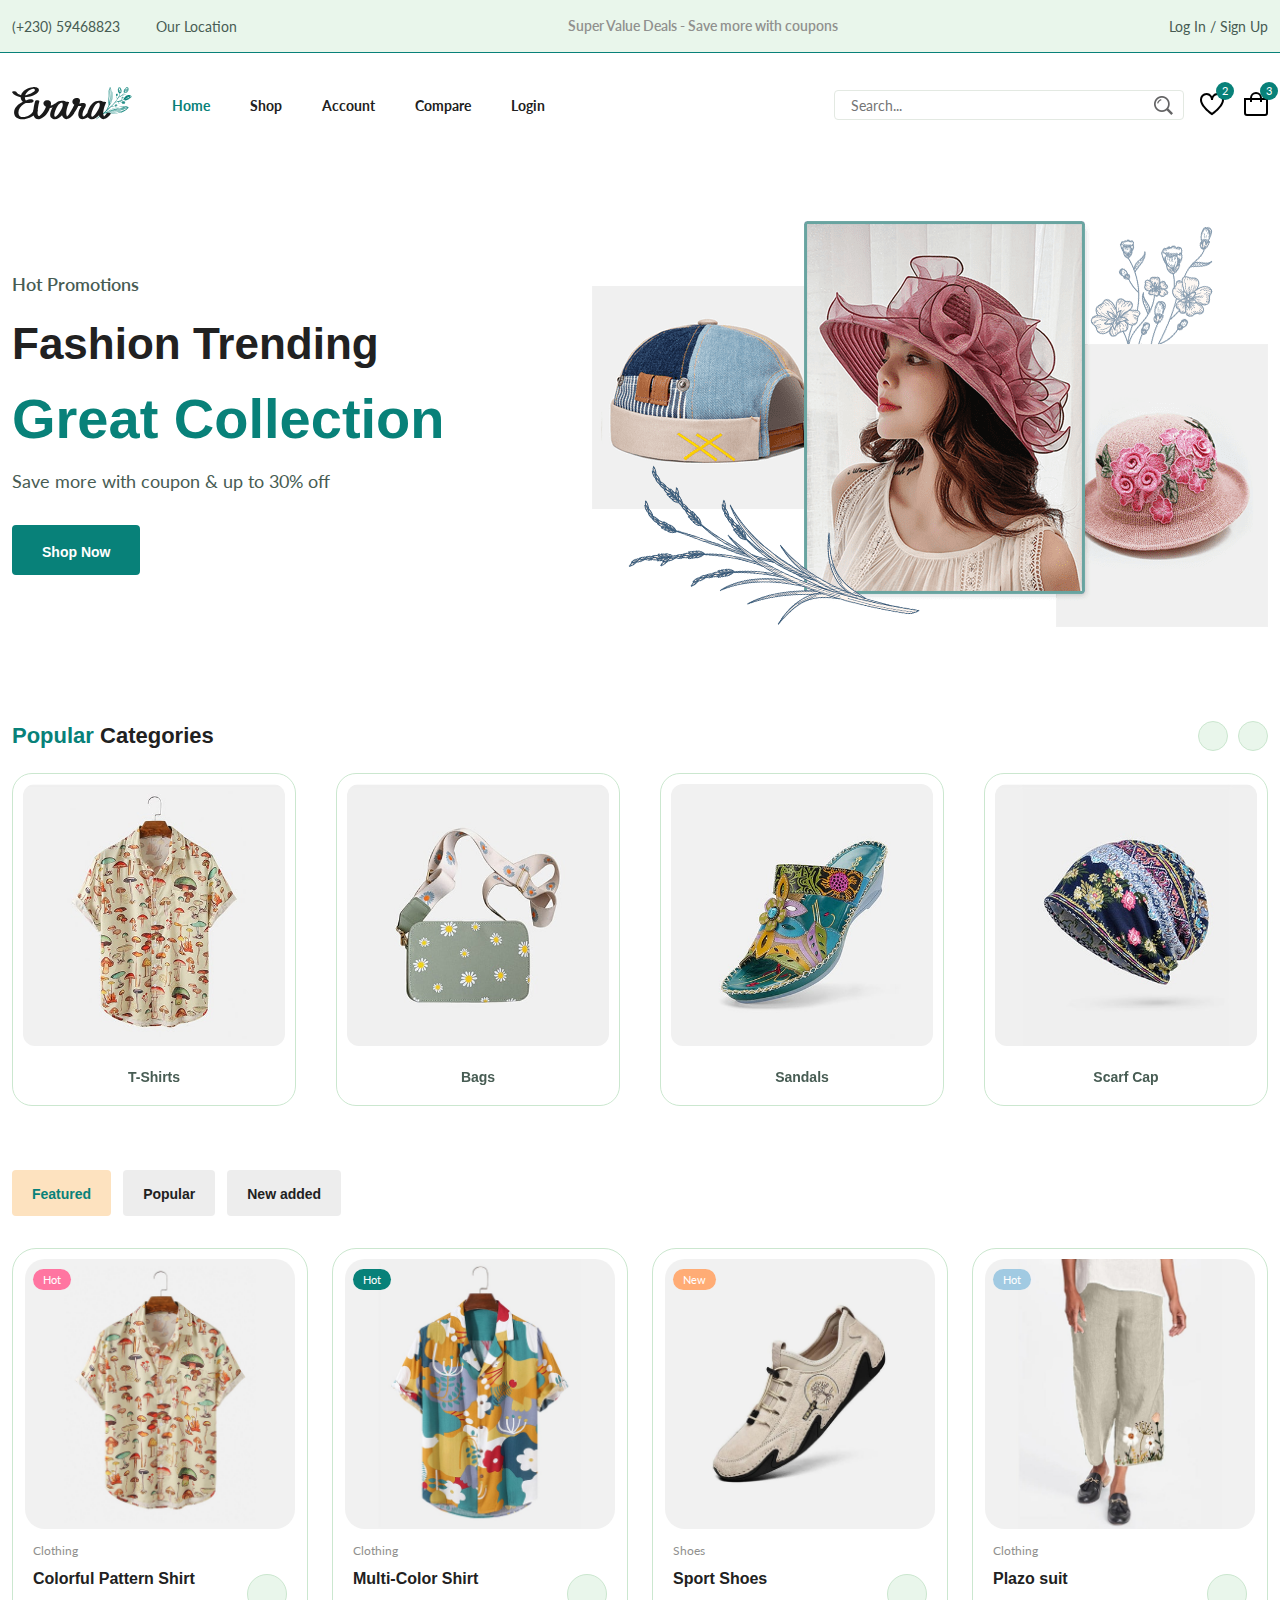
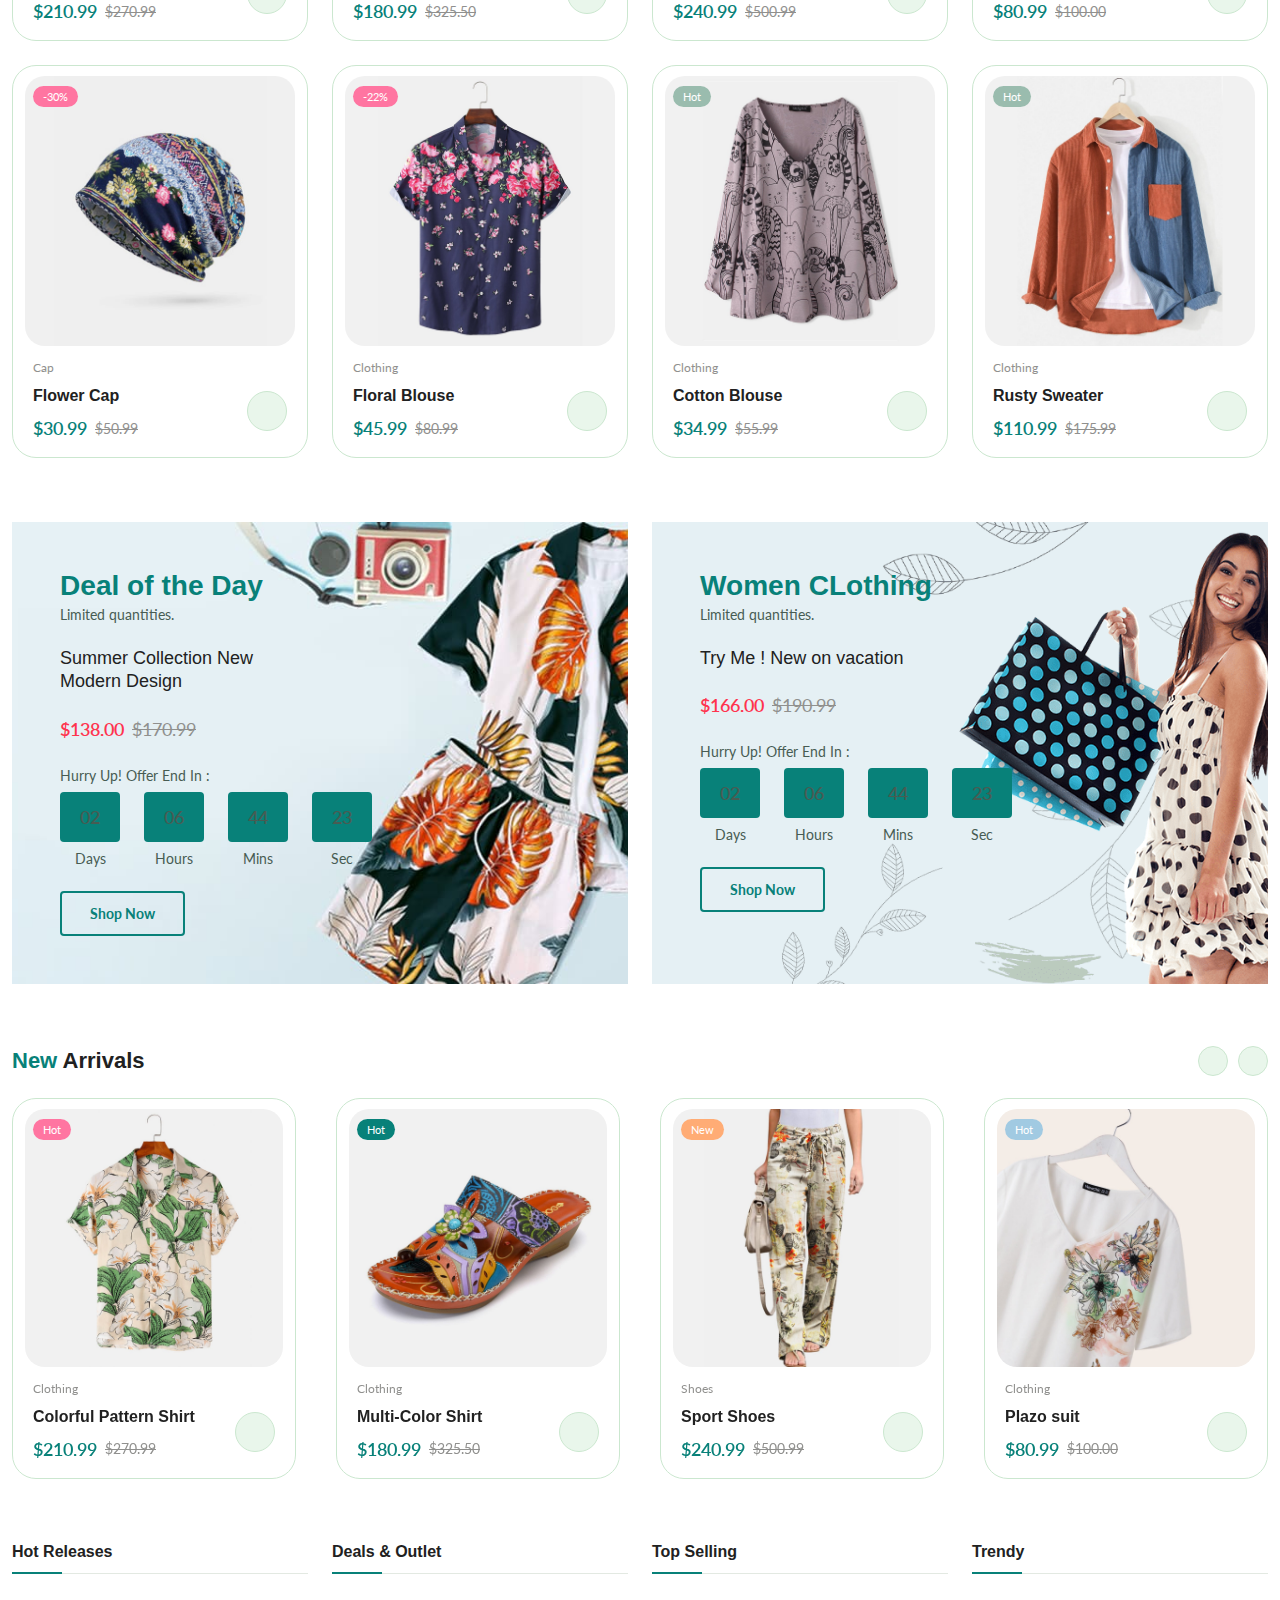
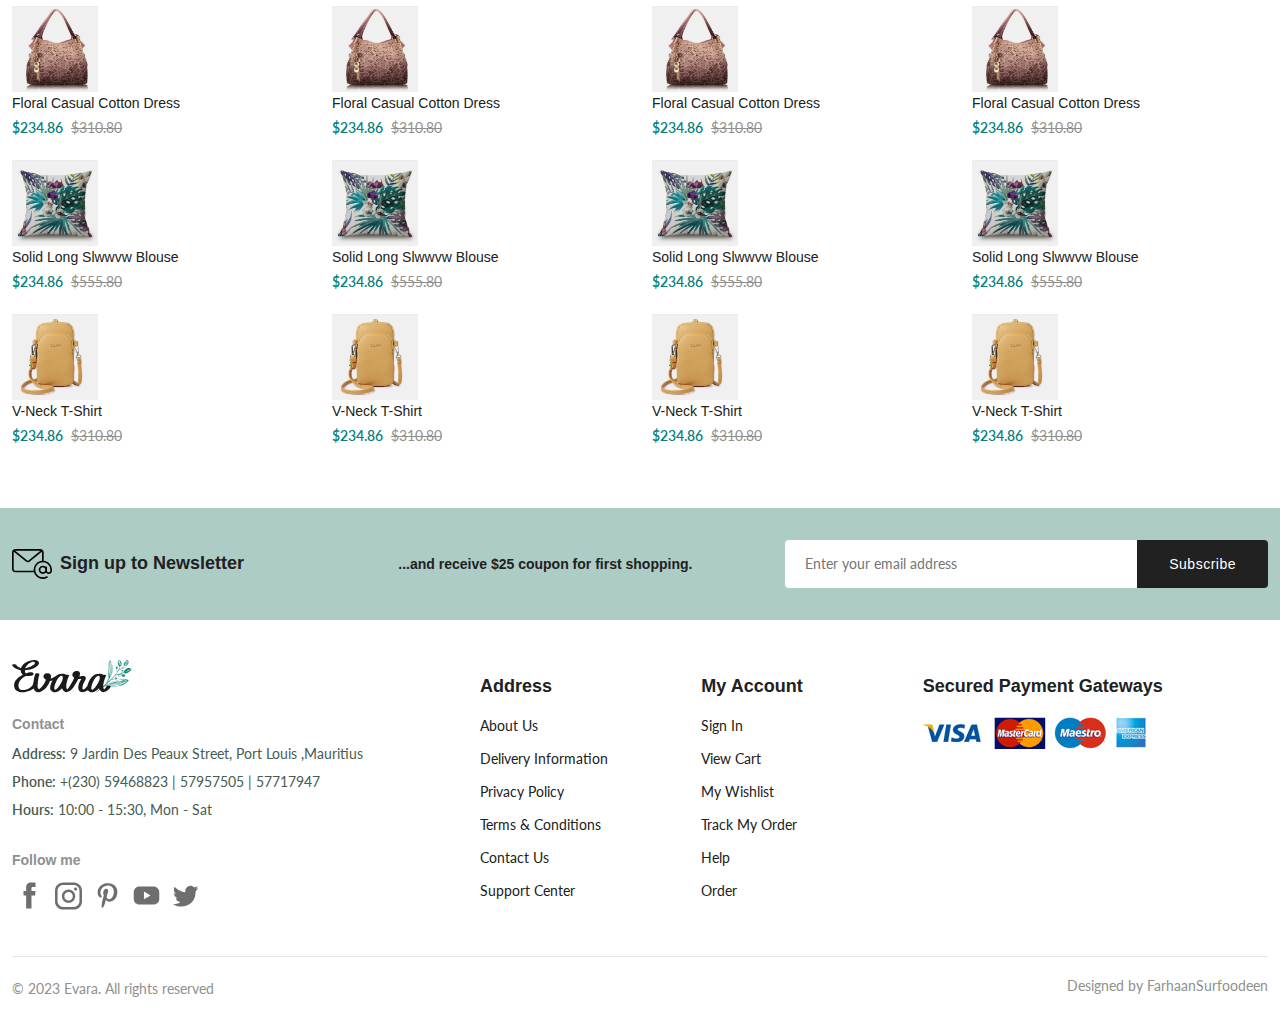
==== index.html @ 58d0ae08 "initial commit" ====
<!DOCTYPE html>
<html lang="en">
<head>
    <meta charset="UTF-8">
    <meta name="viewport" content="width=device-width, initial-scale=1.0">
    <title>Evara Store | 9,Jardin Despeaux Street,Port Louis </title>

    <!-- ========= FLATICON  =========== -->
    <link rel='stylesheet' href='https://cdn-uicons.flaticon.com/2.0.0/uicons-regular-rounded/css/uicons-regular-rounded.css'>

    <!-- ========= SWIPER CSS  =========== -->
    <link
        rel="stylesheet"
        href="https://cdn.jsdelivr.net/npm/swiper@11/swiper-bundle.min.css"
    />
    <!-- ========= CSS  =========== -->
    <link rel="stylesheet" href="Assets/CSS/style.css">

</head>
<body>
    <!-- ========= HEADER  =========== -->
    <header class="header">
        <div class="header__top">
            <div class="header__container container">
                <div class="header__contact">
                    <span>(+230) 59468823</span>

                    <span>Our Location</span>
                </div>
                <p class="header__alert-news">
                    Super Value Deals - Save more with coupons
                </p>

                <a href="login-register.html" class="header__top-action" >
                    Log In / Sign Up
                </a>
            </div>
        </div>

        <nav class="nav container">
            <a href="index.html" class="nav__logo">
                <img src="Assets/Img/logo.svg" alt="" class="nav__logo-img">
            </a>

            <div class="nav__menu" id="nav-menu">
                <ul class="nav__list">
                    <li class="nav__item">
                        <a href="index.html" target="_blank" class="nav__link active-link">Home</a>
                    </li>

                    <li class="nav__item">
                        <a href="shop.html" target="_blank" class="nav__link">Shop</a>
                    </li>

                    <li class="nav__item">
                        <a href="account.html" target="_blank" class="nav__link">Account</a>
                    </li>

                    <li class="nav__item">
                        <a href="compare.html" target="_blank" class="nav__link">Compare</a>
                    </li>
                    
                    <li class="nav__item">
                        <a href="login-register.html" target="_blank" class="nav__link">Login</a>
                    </li>
                </ul>

                <div class="header__search">
                    <input type="text" placeholder="Search..." class="form__input">

                    <button class="search__btn">
                        <img src="Assets/Img/search.png" alt="">
                    </button>
                </div>

            </div>

            <div class="header__user-actions">
                <a href="wishlist.html" class="header__action-btn">
                    <img src="Assets/Img/icon-heart.svg" alt="">
                    <span class="count">2</span>
                </a>

                <a href="cart.html" class="header__action-btn">
                    <img src="Assets/Img/icon-cart.svg" alt="">
                    <span class="count">3</span>
                </a>
            </div>
        </nav>
    </header>

    <!-- ========= MAIN  =========== -->
    <main class="main">

        <!-- ========= HOME  =========== -->
        <section class="home section--lg">
            <div class="home__container container grid">
                <div class="home__content">
                    <span class="home__subtitle">Hot Promotions</span>
                    <h1 class="home__title">
                        Fashion Trending <span>Great Collection</span>
                    </h1>
                    <p class="home__description">Save more with coupon & up to 30% off</p>
                    <a href="shop.html" class="btn">Shop Now</a>
                </div>

                <img src="Assets/Img/home-img.png" class="home__img" alt="">
            </div>
        </section>

        <!-- ========= CATEGORIES  =========== -->
        <section class="categories container section">
            <h3 class="section__title"><span>Popular </span>Categories</h3>
        
            <div class="categories__container swiper">
                <div class="swiper-wrapper">

                    <a href="shop.html" class="category__item swiper-slide">
                        <img src="Assets/Img/category-1.jpg" class="category__img" alt="">
                        
                        <h3 class="category__title">T-Shirts</h3>
                    </a>

                    <a href="shop.html" class="category__item swiper-slide">
                        <img src="Assets/Img/category-2.jpg" class="category__img" alt="">
                        
                        <h3 class="category__title">Bags</h3>
                    </a>

                    <a href="shop.html" class="category__item swiper-slide">
                        <img src="Assets/Img/category-3.jpg" class="category__img" alt="">
                        
                        <h3 class="category__title">Sandals</h3>
                    </a>

                    <a href="shop.html" class="category__item swiper-slide">
                        <img src="Assets/Img/category-4.jpg" class="category__img" alt="">
                        
                        <h3 class="category__title">Scarf Cap</h3>
                    </a>

                    <a href="shop.html" class="category__item swiper-slide">
                        <img src="Assets/Img/category-5.jpg" class="category__img" alt="">
                        
                        <h3 class="category__title">Shoes</h3>
                    </a>

                    <a href="shop.html" class="category__item swiper-slide">
                        <img src="Assets/Img/category-6.jpg" class="category__img" alt="">
                        
                        <h3 class="category__title">Pillowcase</h3>
                    </a>

                    <a href="shop.html" class="category__item swiper-slide">
                        <img src="Assets/Img/category-7.jpg" class="category__img" alt="">
                        
                        <h3 class="category__title">JumpSuits</h3>
                    </a>

                    <a href="shop.html" class="category__item swiper-slide">
                        <img src="Assets/Img/category-8.jpg" class="category__img" alt="">
                        
                        <h3 class="category__title">Hats</h3>
                    </a>

                </div>

                <div class="swiper-button-next"><i class="fi fi-rr-angle-right"></i></div>
                <div class="swiper-button-prev"><i class="fi fi-rr-angle-left"></i></div>
            </div>
        </section>

        <!-- ========= PRODUCTS  =========== -->
        <section class="products container section">
            <div class="tab__btns">
                <span class="tab__btn active-tab" data-target ="#featured">Featured</span>
                <span class="tab__btn" data-target ="#popular">Popular</span>
                <span class="tab__btn" data-target ="#new-added">New added</span>
            </div>

            <div class="tab__items">

                <div class="tab__item active-tab" content id="featured">
                    <div class="products__container grid">

                        <div class="product__item">
                            <div class="product__banner">
                                <a href="details.html" class="product__images">
                                    <img src="Assets/Img/product-1-1.jpg" alt="" class="product__img default">

                                    <img src="Assets/Img/product-1-2.jpg" alt="" class="product__img hover">
                                </a>

                                <div class="product__actions">
                                    <a href="#" class="action__btn" aria-label="View">
                                        <i class="fi fi-rr-eye"></i>
                                    </a>

                                    <a href="#" class="action__btn" aria-label="Wishlist">
                                        <i class="fi fi-rr-heart"></i>
                                    </a>

                                    <a href="#" class="action__btn" aria-label="Compare">
                                        <i class="fi fi-rr-code-compare"></i>
                                    </a>
                                </div>

                                <div class="product__badge light-pink">Hot</div>
                            </div>

                            <div class="product__content">
                                <span class="product__category">Clothing</span>
                                <a href="details.html">
                                    <h3 class="product__title">Colorful Pattern Shirt</h3>
                                </a>
                                <div class="product__rating">
                                    <i class="fi fi-rr-star"></i>
                                    <i class="fi fi-rr-star"></i>
                                    <i class="fi fi-rr-star"></i>
                                    <i class="fi fi-rr-star"></i>
                                    <i class="fi fi-rr-star"></i>
                                </div>
                                <div class="product__price flex">
                                    <span class="new__price">$210.99</span>
                                    <span class="old__price">$270.99</span>
                                </div>

                                <a href="#" aria-label="Add to Cart" class="action__btn cart__btn">
                                    <i class="fi fi-rr-shopping-cart-add"></i>
                                </a>
                            </div>

                        </div>

                        <div class="product__item">
                            <div class="product__banner">
                                <a href="details.html" class="product__images">
                                    <img src="Assets/Img/product-2-1.jpg" alt="" class="product__img default">

                                    <img src="Assets/Img/product-2-2.jpg" alt="" class="product__img hover">
                                </a>

                                <div class="product__actions">
                                    <a href="#" class="action__btn" aria-label="View">
                                        <i class="fi fi-rr-eye"></i>
                                    </a>

                                    <a href="#" class="action__btn" aria-label="Wishlist">
                                        <i class="fi fi-rr-heart"></i>
                                    </a>

                                    <a href="#" class="action__btn" aria-label="Compare">
                                        <i class="fi fi-rr-code-compare"></i>
                                    </a>
                                </div>

                                <div class="product__badge light-grey">Hot</div>
                            </div>

                            <div class="product__content">
                                <span class="product__category">Clothing</span>
                                <a href="details.html">
                                    <h3 class="product__title">Multi-Color Shirt</h3>
                                </a>
                                <div class="product__rating">
                                    <i class="fi fi-rr-star"></i>
                                    <i class="fi fi-rr-star"></i>
                                    <i class="fi fi-rr-star"></i>
                                    <i class="fi fi-rr-star"></i>
                                    <i class="fi fi-rr-star"></i>
                                </div>
                                <div class="product__price flex">
                                    <span class="new__price">$180.99</span>
                                    <span class="old__price">$325.50</span>
                                </div>

                                <a href="#" aria-label="Add to Cart" class="action__btn cart__btn">
                                    <i class="fi fi-rr-shopping-cart-add"></i>
                                </a>
                            </div>

                        </div>

                        <div class="product__item">
                            <div class="product__banner">
                                <a href="details.html" class="product__images">
                                    <img src="Assets/Img/product-3-1.jpg" alt="" class="product__img default">

                                    <img src="Assets/Img/product-3-2.jpg" alt="" class="product__img hover">
                                </a>

                                <div class="product__actions">
                                    <a href="#" class="action__btn" aria-label="View">
                                        <i class="fi fi-rr-eye"></i>
                                    </a>

                                    <a href="#" class="action__btn" aria-label="Wishlist">
                                        <i class="fi fi-rr-heart"></i>
                                    </a>

                                    <a href="#" class="action__btn" aria-label="Compare">
                                        <i class="fi fi-rr-code-compare"></i>
                                    </a>
                                </div>

                                <div class="product__badge light-orange">New</div>
                            </div>

                            <div class="product__content">
                                <span class="product__category">Shoes</span>
                                <a href="details.html">
                                    <h3 class="product__title">Sport Shoes</h3>
                                </a>
                                <div class="product__rating">
                                    <i class="fi fi-rr-star"></i>
                                    <i class="fi fi-rr-star"></i>
                                    <i class="fi fi-rr-star"></i>
                                    <i class="fi fi-rr-star"></i>
                                    <i class="fi fi-rr-star"></i>
                                </div>
                                <div class="product__price flex">
                                    <span class="new__price">$240.99</span>
                                    <span class="old__price">$500.99</span>
                                </div>

                                <a href="#" aria-label="Add to Cart" class="action__btn cart__btn">
                                    <i class="fi fi-rr-shopping-cart-add"></i>
                                </a>
                            </div>
    
                        </div>

                        <div class="product__item">
                            <div class="product__banner">
                                <a href="details.html" class="product__images">
                                    <img src="Assets/Img/product-4-1.jpg" alt="" class="product__img default">

                                    <img src="Assets/Img/product-4-2.jpg" alt="" class="product__img hover">
                                </a>

                                <div class="product__actions">
                                    <a href="#" class="action__btn" aria-label="View">
                                        <i class="fi fi-rr-eye"></i>
                                    </a>

                                    <a href="#" class="action__btn" aria-label="Wishlist">
                                        <i class="fi fi-rr-heart"></i>
                                    </a>

                                    <a href="#" class="action__btn" aria-label="Compare">
                                        <i class="fi fi-rr-code-compare"></i>
                                    </a>
                                </div>

                                <div class="product__badge light-blue">Hot</div>
                            </div>

                            <div class="product__content">
                                <span class="product__category">Clothing</span>
                                <a href="details.html">
                                    <h3 class="product__title">Plazo suit</h3>
                                </a>
                                <div class="product__rating">
                                    <i class="fi fi-rr-star"></i>
                                    <i class="fi fi-rr-star"></i>
                                    <i class="fi fi-rr-star"></i>
                                    <i class="fi fi-rr-star"></i>
                                    <i class="fi fi-rr-star"></i>
                                </div>
                                <div class="product__price flex">
                                    <span class="new__price">$80.99</span>
                                    <span class="old__price">$100.00</span>
                                </div>

                                <a href="#" aria-label="Add to Cart" class="action__btn cart__btn">
                                    <i class="fi fi-rr-shopping-cart-add"></i>
                                </a>
                            </div>

                        </div>

                        <div class="product__item">
                            <div class="product__banner">
                                <a href="details.html" class="product__images">
                                    <img src="Assets/Img/product-5-1.jpg" alt="" class="product__img default">

                                    <img src="Assets/Img/product-5-2.jpg" alt="" class="product__img hover">
                                </a>

                                <div class="product__actions">
                                    <a href="#" class="action__btn" aria-label="View">
                                        <i class="fi fi-rr-eye"></i>
                                    </a>

                                    <a href="#" class="action__btn" aria-label="Wishlist">
                                        <i class="fi fi-rr-heart"></i>
                                    </a>

                                    <a href="#" class="action__btn" aria-label="Compare">
                                        <i class="fi fi-rr-code-compare"></i>
                                    </a>
                                </div>

                                <div class="product__badge light-pink">-30%</div>
                            </div>

                            <div class="product__content">
                                <span class="product__category">Cap</span>
                                <a href="details.html">
                                    <h3 class="product__title">Flower Cap</h3>
                                </a>
                                <div class="product__rating">
                                    <i class="fi fi-rr-star"></i>
                                    <i class="fi fi-rr-star"></i>
                                    <i class="fi fi-rr-star"></i>
                                    <i class="fi fi-rr-star"></i>
                                    <i class="fi fi-rr-star"></i>
                                </div>
                                <div class="product__price flex">
                                    <span class="new__price">$30.99</span>
                                    <span class="old__price">$50.99</span>
                                </div>

                                <a href="#" aria-label="Add to Cart" class="action__btn cart__btn">
                                    <i class="fi fi-rr-shopping-cart-add"></i>
                                </a>
                            </div>

                        </div>

                        <div class="product__item">
                            <div class="product__banner">
                                <a href="details.html" class="product__images">
                                    <img src="Assets/Img/product-6-1.jpg" alt="" class="product__img default">

                                    <img src="Assets/Img/product-6-2.jpg" alt="" class="product__img hover">
                                </a>

                                <div class="product__actions">
                                    <a href="#" class="action__btn" aria-label="View">
                                        <i class="fi fi-rr-eye"></i>
                                    </a>

                                    <a href="#" class="action__btn" aria-label="Wishlist">
                                        <i class="fi fi-rr-heart"></i>
                                    </a>

                                    <a href="#" class="action__btn" aria-label="Compare">
                                        <i class="fi fi-rr-code-compare"></i>
                                    </a>
                                </div>

                                <div class="product__badge light-pink">-22%</div>
                            </div>

                            <div class="product__content">
                                <span class="product__category">Clothing</span>
                                <a href="details.html">
                                    <h3 class="product__title">Floral Blouse</h3>
                                </a>
                                <div class="product__rating">
                                    <i class="fi fi-rr-star"></i>
                                    <i class="fi fi-rr-star"></i>
                                    <i class="fi fi-rr-star"></i>
                                    <i class="fi fi-rr-star"></i>
                                    <i class="fi fi-rr-star"></i>
                                </div>
                                <div class="product__price flex">
                                    <span class="new__price">$45.99</span>
                                    <span class="old__price">$80.99</span>
                                </div>

                                <a href="#" aria-label="Add to Cart" class="action__btn cart__btn">
                                    <i class="fi fi-rr-shopping-cart-add"></i>
                                </a>
                            </div>

                        </div>

                        <div class="product__item">
                            <div class="product__banner">
                                <a href="details.html" class="product__images">
                                    <img src="Assets/Img/product-7-1.jpg" alt="" class="product__img default">

                                    <img src="Assets/Img/product-7-2.jpg" alt="" class="product__img hover">
                                </a>

                                <div class="product__actions">
                                    <a href="#" class="action__btn" aria-label="View">
                                        <i class="fi fi-rr-eye"></i>
                                    </a>

                                    <a href="#" class="action__btn" aria-label="Wishlist">
                                        <i class="fi fi-rr-heart"></i>
                                    </a>

                                    <a href="#" class="action__btn" aria-label="Compare">
                                        <i class="fi fi-rr-code-compare"></i>
                                    </a>
                                </div>

                                <div class="product__badge light-green">Hot</div>
                            </div>

                            <div class="product__content">
                                <span class="product__category">Clothing</span>
                                <a href="details.html">
                                    <h3 class="product__title">Cotton Blouse</h3>
                                </a>
                                <div class="product__rating">
                                    <i class="fi fi-rr-star"></i>
                                    <i class="fi fi-rr-star"></i>
                                    <i class="fi fi-rr-star"></i>
                                    <i class="fi fi-rr-star"></i>
                                    <i class="fi fi-rr-star"></i>
                                </div>
                                <div class="product__price flex">
                                    <span class="new__price">$34.99</span>
                                    <span class="old__price">$55.99</span>
                                </div>

                                <a href="#" aria-label="Add to Cart" class="action__btn cart__btn">
                                    <i class="fi fi-rr-shopping-cart-add"></i>
                                </a>
                            </div>

                        </div>

                        <div class="product__item">
                            <div class="product__banner">
                                <a href="details.html" class="product__images">
                                    <img src="Assets/Img/product-8-1.jpg" alt="" class="product__img default">

                                    <img src="Assets/Img/product-8-2.jpg" alt="" class="product__img hover">
                                </a>

                                <div class="product__actions">
                                    <a href="#" class="action__btn" aria-label="View">
                                        <i class="fi fi-rr-eye"></i>
                                    </a>

                                    <a href="#" class="action__btn" aria-label="Wishlist">
                                        <i class="fi fi-rr-heart"></i>
                                    </a>

                                    <a href="#" class="action__btn" aria-label="Compare">
                                        <i class="fi fi-rr-code-compare"></i>
                                    </a>
                                </div>

                                <div class="product__badge light-green">Hot</div>
                            </div>

                            <div class="product__content">
                                <span class="product__category">Clothing</span>
                                <a href="details.html">
                                    <h3 class="product__title">Rusty Sweater</h3>
                                </a>
                                <div class="product__rating">
                                    <i class="fi fi-rr-star"></i>
                                    <i class="fi fi-rr-star"></i>
                                    <i class="fi fi-rr-star"></i>
                                    <i class="fi fi-rr-star"></i>
                                    <i class="fi fi-rr-star"></i>
                                </div>
                                <div class="product__price flex">
                                    <span class="new__price">$110.99</span>
                                    <span class="old__price">$175.99</span>
                                </div>

                                <a href="#" aria-label="Add to Cart" class="action__btn cart__btn">
                                    <i class="fi fi-rr-shopping-cart-add"></i>
                                </a>
                            </div>

                        </div>
                    </div>
                </div>

                <div class="tab__item " content id="popular">
                    <div class="products__container grid">

                        <div class="product__item">
                            <div class="product__banner">
                                <a href="details.html" class="product__images">
                                    <img src="Assets/Img/product-9-1.jpg" alt="" class="product__img default">

                                    <img src="Assets/Img/product-9-2.jpg" alt="" class="product__img hover">
                                </a>

                                <div class="product__actions">
                                    <a href="#" class="action__btn" aria-label="View">
                                        <i class="fi fi-rr-eye"></i>
                                    </a>

                                    <a href="#" class="action__btn" aria-label="Wishlist">
                                        <i class="fi fi-rr-heart"></i>
                                    </a>

                                    <a href="#" class="action__btn" aria-label="Compare">
                                        <i class="fi fi-rr-code-compare"></i>
                                    </a>
                                </div>

                                <div class="product__badge light-pink">Hot</div>
                            </div>

                            <div class="product__content">
                                <span class="product__category">Clothing</span>
                                <a href="details.html">
                                    <h3 class="product__title">Colorful Pattern Shirt</h3>
                                </a>
                                <div class="product__rating">
                                    <i class="fi fi-rr-star"></i>
                                    <i class="fi fi-rr-star"></i>
                                    <i class="fi fi-rr-star"></i>
                                    <i class="fi fi-rr-star"></i>
                                    <i class="fi fi-rr-star"></i>
                                </div>
                                <div class="product__price flex">
                                    <span class="new__price">$210.99</span>
                                    <span class="old__price">$270.99</span>
                                </div>

                                <a href="#" aria-label="Add to Cart" class="action__btn cart__btn">
                                    <i class="fi fi-rr-shopping-cart-add"></i>
                                </a>
                            </div>

                        </div>

                        <div class="product__item">
                            <div class="product__banner">
                                <a href="details.html" class="product__images">
                                    <img src="Assets/Img/product-10-1.jpg" alt="" class="product__img default">

                                    <img src="Assets/Img/product-10-2.jpg" alt="" class="product__img hover">
                                </a>

                                <div class="product__actions">
                                    <a href="#" class="action__btn" aria-label="View">
                                        <i class="fi fi-rr-eye"></i>
                                    </a>

                                    <a href="#" class="action__btn" aria-label="Wishlist">
                                        <i class="fi fi-rr-heart"></i>
                                    </a>

                                    <a href="#" class="action__btn" aria-label="Compare">
                                        <i class="fi fi-rr-code-compare"></i>
                                    </a>
                                </div>

                                <div class="product__badge light-grey">Hot</div>
                            </div>

                            <div class="product__content">
                                <span class="product__category">Clothing</span>
                                <a href="details.html">
                                    <h3 class="product__title">Multi-Color Shirt</h3>
                                </a>
                                <div class="product__rating">
                                    <i class="fi fi-rr-star"></i>
                                    <i class="fi fi-rr-star"></i>
                                    <i class="fi fi-rr-star"></i>
                                    <i class="fi fi-rr-star"></i>
                                    <i class="fi fi-rr-star"></i>
                                </div>
                                <div class="product__price flex">
                                    <span class="new__price">$180.99</span>
                                    <span class="old__price">$325.50</span>
                                </div>

                                <a href="#" aria-label="Add to Cart" class="action__btn cart__btn">
                                    <i class="fi fi-rr-shopping-cart-add"></i>
                                </a>
                            </div>

                        </div>

                        <div class="product__item">
                            <div class="product__banner">
                                <a href="details.html" class="product__images">
                                    <img src="Assets/Img/product-11-1.jpg" alt="" class="product__img default">

                                    <img src="Assets/Img/product-11-2.jpg" alt="" class="product__img hover">
                                </a>

                                <div class="product__actions">
                                    <a href="#" class="action__btn" aria-label="View">
                                        <i class="fi fi-rr-eye"></i>
                                    </a>

                                    <a href="#" class="action__btn" aria-label="Wishlist">
                                        <i class="fi fi-rr-heart"></i>
                                    </a>

                                    <a href="#" class="action__btn" aria-label="Compare">
                                        <i class="fi fi-rr-code-compare"></i>
                                    </a>
                                </div>

                                <div class="product__badge light-orange">New</div>
                            </div>

                            <div class="product__content">
                                <span class="product__category">Shoes</span>
                                <a href="details.html">
                                    <h3 class="product__title">Sport Shoes</h3>
                                </a>
                                <div class="product__rating">
                                    <i class="fi fi-rr-star"></i>
                                    <i class="fi fi-rr-star"></i>
                                    <i class="fi fi-rr-star"></i>
                                    <i class="fi fi-rr-star"></i>
                                    <i class="fi fi-rr-star"></i>
                                </div>
                                <div class="product__price flex">
                                    <span class="new__price">$240.99</span>
                                    <span class="old__price">$500.99</span>
                                </div>

                                <a href="#" aria-label="Add to Cart" class="action__btn cart__btn">
                                    <i class="fi fi-rr-shopping-cart-add"></i>
                                </a>
                            </div>
    
                        </div>

                        <div class="product__item">
                            <div class="product__banner">
                                <a href="details.html" class="product__images">
                                    <img src="Assets/Img/product-12-1.jpg" alt="" class="product__img default">

                                    <img src="Assets/Img/product-12-2.jpg" alt="" class="product__img hover">
                                </a>

                                <div class="product__actions">
                                    <a href="#" class="action__btn" aria-label="View">
                                        <i class="fi fi-rr-eye"></i>
                                    </a>

                                    <a href="#" class="action__btn" aria-label="Wishlist">
                                        <i class="fi fi-rr-heart"></i>
                                    </a>

                                    <a href="#" class="action__btn" aria-label="Compare">
                                        <i class="fi fi-rr-code-compare"></i>
                                    </a>
                                </div>

                                <div class="product__badge light-blue">Hot</div>
                            </div>

                            <div class="product__content">
                                <span class="product__category">Clothing</span>
                                <a href="details.html">
                                    <h3 class="product__title">Plazo suit</h3>
                                </a>
                                <div class="product__rating">
                                    <i class="fi fi-rr-star"></i>
                                    <i class="fi fi-rr-star"></i>
                                    <i class="fi fi-rr-star"></i>
                                    <i class="fi fi-rr-star"></i>
                                    <i class="fi fi-rr-star"></i>
                                </div>
                                <div class="product__price flex">
                                    <span class="new__price">$80.99</span>
                                    <span class="old__price">$100.00</span>
                                </div>

                                <a href="#" aria-label="Add to Cart" class="action__btn cart__btn">
                                    <i class="fi fi-rr-shopping-cart-add"></i>
                                </a>
                            </div>

                        </div>

                        <div class="product__item">
                            <div class="product__banner">
                                <a href="details.html" class="product__images">
                                    <img src="Assets/Img/product-13-1.jpg" alt="" class="product__img default">

                                    <img src="Assets/Img/product-13-2.jpg" alt="" class="product__img hover">
                                </a>

                                <div class="product__actions">
                                    <a href="#" class="action__btn" aria-label="View">
                                        <i class="fi fi-rr-eye"></i>
                                    </a>

                                    <a href="#" class="action__btn" aria-label="Wishlist">
                                        <i class="fi fi-rr-heart"></i>
                                    </a>

                                    <a href="#" class="action__btn" aria-label="Compare">
                                        <i class="fi fi-rr-code-compare"></i>
                                    </a>
                                </div>

                                <div class="product__badge light-pink">-30%</div>
                            </div>

                            <div class="product__content">
                                <span class="product__category">Cap</span>
                                <a href="details.html">
                                    <h3 class="product__title">Flower Cap</h3>
                                </a>
                                <div class="product__rating">
                                    <i class="fi fi-rr-star"></i>
                                    <i class="fi fi-rr-star"></i>
                                    <i class="fi fi-rr-star"></i>
                                    <i class="fi fi-rr-star"></i>
                                    <i class="fi fi-rr-star"></i>
                                </div>
                                <div class="product__price flex">
                                    <span class="new__price">$30.99</span>
                                    <span class="old__price">$50.99</span>
                                </div>

                                <a href="#" aria-label="Add to Cart" class="action__btn cart__btn">
                                    <i class="fi fi-rr-shopping-cart-add"></i>
                                </a>
                            </div>

                        </div>

                        <div class="product__item">
                            <div class="product__banner">
                                <a href="details.html" class="product__images">
                                    <img src="Assets/Img/product-6-1.jpg" alt="" class="product__img default">

                                    <img src="Assets/Img/product-6-2.jpg" alt="" class="product__img hover">
                                </a>

                                <div class="product__actions">
                                    <a href="#" class="action__btn" aria-label="View">
                                        <i class="fi fi-rr-eye"></i>
                                    </a>

                                    <a href="#" class="action__btn" aria-label="Wishlist">
                                        <i class="fi fi-rr-heart"></i>
                                    </a>

                                    <a href="#" class="action__btn" aria-label="Compare">
                                        <i class="fi fi-rr-code-compare"></i>
                                    </a>
                                </div>

                                <div class="product__badge light-pink">-22%</div>
                            </div>

                            <div class="product__content">
                                <span class="product__category">Clothing</span>
                                <a href="details.html">
                                    <h3 class="product__title">Floral Blouse</h3>
                                </a>
                                <div class="product__rating">
                                    <i class="fi fi-rr-star"></i>
                                    <i class="fi fi-rr-star"></i>
                                    <i class="fi fi-rr-star"></i>
                                    <i class="fi fi-rr-star"></i>
                                    <i class="fi fi-rr-star"></i>
                                </div>
                                <div class="product__price flex">
                                    <span class="new__price">$45.99</span>
                                    <span class="old__price">$80.99</span>
                                </div>

                                <a href="#" aria-label="Add to Cart" class="action__btn cart__btn">
                                    <i class="fi fi-rr-shopping-cart-add"></i>
                                </a>
                            </div>

                        </div>

                        <div class="product__item">
                            <div class="product__banner">
                                <a href="details.html" class="product__images">
                                    <img src="Assets/Img/product-7-1.jpg" alt="" class="product__img default">

                                    <img src="Assets/Img/product-7-2.jpg" alt="" class="product__img hover">
                                </a>

                                <div class="product__actions">
                                    <a href="#" class="action__btn" aria-label="View">
                                        <i class="fi fi-rr-eye"></i>
                                    </a>

                                    <a href="#" class="action__btn" aria-label="Wishlist">
                                        <i class="fi fi-rr-heart"></i>
                                    </a>

                                    <a href="#" class="action__btn" aria-label="Compare">
                                        <i class="fi fi-rr-code-compare"></i>
                                    </a>
                                </div>

                                <div class="product__badge light-green">Hot</div>
                            </div>

                            <div class="product__content">
                                <span class="product__category">Clothing</span>
                                <a href="details.html">
                                    <h3 class="product__title">Cotton Blouse</h3>
                                </a>
                                <div class="product__rating">
                                    <i class="fi fi-rr-star"></i>
                                    <i class="fi fi-rr-star"></i>
                                    <i class="fi fi-rr-star"></i>
                                    <i class="fi fi-rr-star"></i>
                                    <i class="fi fi-rr-star"></i>
                                </div>
                                <div class="product__price flex">
                                    <span class="new__price">$34.99</span>
                                    <span class="old__price">$55.99</span>
                                </div>

                                <a href="#" aria-label="Add to Cart" class="action__btn cart__btn">
                                    <i class="fi fi-rr-shopping-cart-add"></i>
                                </a>
                            </div>

                        </div>

                        <div class="product__item">
                            <div class="product__banner">
                                <a href="details.html" class="product__images">
                                    <img src="Assets/Img/product-8-1.jpg" alt="" class="product__img default">

                                    <img src="Assets/Img/product-8-2.jpg" alt="" class="product__img hover">
                                </a>

                                <div class="product__actions">
                                    <a href="#" class="action__btn" aria-label="View">
                                        <i class="fi fi-rr-eye"></i>
                                    </a>

                                    <a href="#" class="action__btn" aria-label="Wishlist">
                                        <i class="fi fi-rr-heart"></i>
                                    </a>

                                    <a href="#" class="action__btn" aria-label="Compare">
                                        <i class="fi fi-rr-code-compare"></i>
                                    </a>
                                </div>

                                <div class="product__badge light-green">Hot</div>
                            </div>

                            <div class="product__content">
                                <span class="product__category">Clothing</span>
                                <a href="details.html">
                                    <h3 class="product__title">Rusty Sweater</h3>
                                </a>
                                <div class="product__rating">
                                    <i class="fi fi-rr-star"></i>
                                    <i class="fi fi-rr-star"></i>
                                    <i class="fi fi-rr-star"></i>
                                    <i class="fi fi-rr-star"></i>
                                    <i class="fi fi-rr-star"></i>
                                </div>
                                <div class="product__price flex">
                                    <span class="new__price">$110.99</span>
                                    <span class="old__price">$175.99</span>
                                </div>

                                <a href="#" aria-label="Add to Cart" class="action__btn cart__btn">
                                    <i class="fi fi-rr-shopping-cart-add"></i>
                                </a>
                            </div>

                        </div>
                    </div>
                </div>

                <div class="tab__item " content id="new-added">
                    <div class="products__container grid">

                        <div class="product__item">
                            <div class="product__banner">
                                <a href="details.html" class="product__images">
                                    <img src="Assets/Img/product-1-1.jpg" alt="" class="product__img default">

                                    <img src="Assets/Img/product-1-2.jpg" alt="" class="product__img hover">
                                </a>

                                <div class="product__actions">
                                    <a href="#" class="action__btn" aria-label="View">
                                        <i class="fi fi-rr-eye"></i>
                                    </a>

                                    <a href="#" class="action__btn" aria-label="Wishlist">
                                        <i class="fi fi-rr-heart"></i>
                                    </a>

                                    <a href="#" class="action__btn" aria-label="Compare">
                                        <i class="fi fi-rr-code-compare"></i>
                                    </a>
                                </div>

                                <div class="product__badge light-pink">Hot</div>
                            </div>

                            <div class="product__content">
                                <span class="product__category">Clothing</span>
                                <a href="details.html">
                                    <h3 class="product__title">Colorful Pattern Shirt</h3>
                                </a>
                                <div class="product__rating">
                                    <i class="fi fi-rr-star"></i>
                                    <i class="fi fi-rr-star"></i>
                                    <i class="fi fi-rr-star"></i>
                                    <i class="fi fi-rr-star"></i>
                                    <i class="fi fi-rr-star"></i>
                                </div>
                                <div class="product__price flex">
                                    <span class="new__price">$210.99</span>
                                    <span class="old__price">$270.99</span>
                                </div>

                                <a href="#" aria-label="Add to Cart" class="action__btn cart__btn">
                                    <i class="fi fi-rr-shopping-cart-add"></i>
                                </a>
                            </div>

                        </div>

                        <div class="product__item">
                            <div class="product__banner">
                                <a href="details.html" class="product__images">
                                    <img src="Assets/Img/product-2-1.jpg" alt="" class="product__img default">

                                    <img src="Assets/Img/product-2-2.jpg" alt="" class="product__img hover">
                                </a>

                                <div class="product__actions">
                                    <a href="#" class="action__btn" aria-label="View">
                                        <i class="fi fi-rr-eye"></i>
                                    </a>

                                    <a href="#" class="action__btn" aria-label="Wishlist">
                                        <i class="fi fi-rr-heart"></i>
                                    </a>

                                    <a href="#" class="action__btn" aria-label="Compare">
                                        <i class="fi fi-rr-code-compare"></i>
                                    </a>
                                </div>

                                <div class="product__badge light-grey">Hot</div>
                            </div>

                            <div class="product__content">
                                <span class="product__category">Clothing</span>
                                <a href="details.html">
                                    <h3 class="product__title">Multi-Color Shirt</h3>
                                </a>
                                <div class="product__rating">
                                    <i class="fi fi-rr-star"></i>
                                    <i class="fi fi-rr-star"></i>
                                    <i class="fi fi-rr-star"></i>
                                    <i class="fi fi-rr-star"></i>
                                    <i class="fi fi-rr-star"></i>
                                </div>
                                <div class="product__price flex">
                                    <span class="new__price">$180.99</span>
                                    <span class="old__price">$325.50</span>
                                </div>

                                <a href="#" aria-label="Add to Cart" class="action__btn cart__btn">
                                    <i class="fi fi-rr-shopping-cart-add"></i>
                                </a>
                            </div>

                        </div>

                        <div class="product__item">
                            <div class="product__banner">
                                <a href="details.html" class="product__images">
                                    <img src="Assets/Img/product-3-1.jpg" alt="" class="product__img default">

                                    <img src="Assets/Img/product-3-2.jpg" alt="" class="product__img hover">
                                </a>

                                <div class="product__actions">
                                    <a href="#" class="action__btn" aria-label="View">
                                        <i class="fi fi-rr-eye"></i>
                                    </a>

                                    <a href="#" class="action__btn" aria-label="Wishlist">
                                        <i class="fi fi-rr-heart"></i>
                                    </a>

                                    <a href="#" class="action__btn" aria-label="Compare">
                                        <i class="fi fi-rr-code-compare"></i>
                                    </a>
                                </div>

                                <div class="product__badge light-orange">New</div>
                            </div>

                            <div class="product__content">
                                <span class="product__category">Shoes</span>
                                <a href="details.html">
                                    <h3 class="product__title">Sport Shoes</h3>
                                </a>
                                <div class="product__rating">
                                    <i class="fi fi-rr-star"></i>
                                    <i class="fi fi-rr-star"></i>
                                    <i class="fi fi-rr-star"></i>
                                    <i class="fi fi-rr-star"></i>
                                    <i class="fi fi-rr-star"></i>
                                </div>
                                <div class="product__price flex">
                                    <span class="new__price">$240.99</span>
                                    <span class="old__price">$500.99</span>
                                </div>

                                <a href="#" aria-label="Add to Cart" class="action__btn cart__btn">
                                    <i class="fi fi-rr-shopping-cart-add"></i>
                                </a>
                            </div>
    
                        </div>

                        <div class="product__item">
                            <div class="product__banner">
                                <a href="details.html" class="product__images">
                                    <img src="Assets/Img/product-4-1.jpg" alt="" class="product__img default">

                                    <img src="Assets/Img/product-4-2.jpg" alt="" class="product__img hover">
                                </a>

                                <div class="product__actions">
                                    <a href="#" class="action__btn" aria-label="View">
                                        <i class="fi fi-rr-eye"></i>
                                    </a>

                                    <a href="#" class="action__btn" aria-label="Wishlist">
                                        <i class="fi fi-rr-heart"></i>
                                    </a>

                                    <a href="#" class="action__btn" aria-label="Compare">
                                        <i class="fi fi-rr-code-compare"></i>
                                    </a>
                                </div>

                                <div class="product__badge light-blue">Hot</div>
                            </div>

                            <div class="product__content">
                                <span class="product__category">Clothing</span>
                                <a href="details.html">
                                    <h3 class="product__title">Plazo suit</h3>
                                </a>
                                <div class="product__rating">
                                    <i class="fi fi-rr-star"></i>
                                    <i class="fi fi-rr-star"></i>
                                    <i class="fi fi-rr-star"></i>
                                    <i class="fi fi-rr-star"></i>
                                    <i class="fi fi-rr-star"></i>
                                </div>
                                <div class="product__price flex">
                                    <span class="new__price">$80.99</span>
                                    <span class="old__price">$100.00</span>
                                </div>

                                <a href="#" aria-label="Add to Cart" class="action__btn cart__btn">
                                    <i class="fi fi-rr-shopping-cart-add"></i>
                                </a>
                            </div>

                        </div>

                        <div class="product__item">
                            <div class="product__banner">
                                <a href="details.html" class="product__images">
                                    <img src="Assets/Img/product-5-1.jpg" alt="" class="product__img default">

                                    <img src="Assets/Img/product-5-2.jpg" alt="" class="product__img hover">
                                </a>

                                <div class="product__actions">
                                    <a href="#" class="action__btn" aria-label="View">
                                        <i class="fi fi-rr-eye"></i>
                                    </a>

                                    <a href="#" class="action__btn" aria-label="Wishlist">
                                        <i class="fi fi-rr-heart"></i>
                                    </a>

                                    <a href="#" class="action__btn" aria-label="Compare">
                                        <i class="fi fi-rr-code-compare"></i>
                                    </a>
                                </div>

                                <div class="product__badge light-pink">-30%</div>
                            </div>

                            <div class="product__content">
                                <span class="product__category">Cap</span>
                                <a href="details.html">
                                    <h3 class="product__title">Flower Cap</h3>
                                </a>
                                <div class="product__rating">
                                    <i class="fi fi-rr-star"></i>
                                    <i class="fi fi-rr-star"></i>
                                    <i class="fi fi-rr-star"></i>
                                    <i class="fi fi-rr-star"></i>
                                    <i class="fi fi-rr-star"></i>
                                </div>
                                <div class="product__price flex">
                                    <span class="new__price">$30.99</span>
                                    <span class="old__price">$50.99</span>
                                </div>

                                <a href="#" aria-label="Add to Cart" class="action__btn cart__btn">
                                    <i class="fi fi-rr-shopping-cart-add"></i>
                                </a>
                            </div>

                        </div>

                        <div class="product__item">
                            <div class="product__banner">
                                <a href="details.html" class="product__images">
                                    <img src="Assets/Img/product-6-1.jpg" alt="" class="product__img default">

                                    <img src="Assets/Img/product-6-2.jpg" alt="" class="product__img hover">
                                </a>

                                <div class="product__actions">
                                    <a href="#" class="action__btn" aria-label="View">
                                        <i class="fi fi-rr-eye"></i>
                                    </a>

                                    <a href="#" class="action__btn" aria-label="Wishlist">
                                        <i class="fi fi-rr-heart"></i>
                                    </a>

                                    <a href="#" class="action__btn" aria-label="Compare">
                                        <i class="fi fi-rr-code-compare"></i>
                                    </a>
                                </div>

                                <div class="product__badge light-pink">-22%</div>
                            </div>

                            <div class="product__content">
                                <span class="product__category">Clothing</span>
                                <a href="details.html">
                                    <h3 class="product__title">Floral Blouse</h3>
                                </a>
                                <div class="product__rating">
                                    <i class="fi fi-rr-star"></i>
                                    <i class="fi fi-rr-star"></i>
                                    <i class="fi fi-rr-star"></i>
                                    <i class="fi fi-rr-star"></i>
                                    <i class="fi fi-rr-star"></i>
                                </div>
                                <div class="product__price flex">
                                    <span class="new__price">$45.99</span>
                                    <span class="old__price">$80.99</span>
                                </div>

                                <a href="#" aria-label="Add to Cart" class="action__btn cart__btn">
                                    <i class="fi fi-rr-shopping-cart-add"></i>
                                </a>
                            </div>

                        </div>

                        <div class="product__item">
                            <div class="product__banner">
                                <a href="details.html" class="product__images">
                                    <img src="Assets/Img/product-7-1.jpg" alt="" class="product__img default">

                                    <img src="Assets/Img/product-7-2.jpg" alt="" class="product__img hover">
                                </a>

                                <div class="product__actions">
                                    <a href="#" class="action__btn" aria-label="View">
                                        <i class="fi fi-rr-eye"></i>
                                    </a>

                                    <a href="#" class="action__btn" aria-label="Wishlist">
                                        <i class="fi fi-rr-heart"></i>
                                    </a>

                                    <a href="#" class="action__btn" aria-label="Compare">
                                        <i class="fi fi-rr-code-compare"></i>
                                    </a>
                                </div>

                                <div class="product__badge light-green">Hot</div>
                            </div>

                            <div class="product__content">
                                <span class="product__category">Clothing</span>
                                <a href="details.html">
                                    <h3 class="product__title">Cotton Blouse</h3>
                                </a>
                                <div class="product__rating">
                                    <i class="fi fi-rr-star"></i>
                                    <i class="fi fi-rr-star"></i>
                                    <i class="fi fi-rr-star"></i>
                                    <i class="fi fi-rr-star"></i>
                                    <i class="fi fi-rr-star"></i>
                                </div>
                                <div class="product__price flex">
                                    <span class="new__price">$34.99</span>
                                    <span class="old__price">$55.99</span>
                                </div>

                                <a href="#" aria-label="Add to Cart" class="action__btn cart__btn">
                                    <i class="fi fi-rr-shopping-cart-add"></i>
                                </a>
                            </div>

                        </div>

                        <div class="product__item">
                            <div class="product__banner">
                                <a href="details.html" class="product__images">
                                    <img src="Assets/Img/product-8-1.jpg" alt="" class="product__img default">

                                    <img src="Assets/Img/product-8-2.jpg" alt="" class="product__img hover">
                                </a>

                                <div class="product__actions">
                                    <a href="#" class="action__btn" aria-label="View">
                                        <i class="fi fi-rr-eye"></i>
                                    </a>

                                    <a href="#" class="action__btn" aria-label="Wishlist">
                                        <i class="fi fi-rr-heart"></i>
                                    </a>

                                    <a href="#" class="action__btn" aria-label="Compare">
                                        <i class="fi fi-rr-code-compare"></i>
                                    </a>
                                </div>

                                <div class="product__badge light-green">Hot</div>
                            </div>

                            <div class="product__content">
                                <span class="product__category">Clothing</span>
                                <a href="details.html">
                                    <h3 class="product__title">Rusty Sweater</h3>
                                </a>
                                <div class="product__rating">
                                    <i class="fi fi-rr-star"></i>
                                    <i class="fi fi-rr-star"></i>
                                    <i class="fi fi-rr-star"></i>
                                    <i class="fi fi-rr-star"></i>
                                    <i class="fi fi-rr-star"></i>
                                </div>
                                <div class="product__price flex">
                                    <span class="new__price">$110.99</span>
                                    <span class="old__price">$175.99</span>
                                </div>

                                <a href="#" aria-label="Add to Cart" class="action__btn cart__btn">
                                    <i class="fi fi-rr-shopping-cart-add"></i>
                                </a>
                            </div>

                        </div>
                    </div>
                </div>

            </div>
        </section>

        <!-- ========= DEALS  =========== -->
        <section class="deals section">
            <div class="deals__container container grid">
                <div class="deals__item">
                    <div class="deals__group">
                        <h3 class="deals__brand">Deal of the Day</h3>
                        <span class="deals__category">Limited quantities.</span>
                    </div>

                    <h4 class="deals__title">Summer Collection New Modern Design</h4>
                    
                    <div class="deals__price flex">
                        <span class="new__price">$138.00</span>
                        <span class="old__price">$170.99</span>
                    </div>

                    <div class="deals__group">
                        <p class="deals__countdown-text">Hurry Up! Offer End In :</p>
                        
                        <div class="countdown">
                            <div class="countdown__amount">
                                <p class="countdown__period">02</p>
                                <span class="unit">Days</span>
                            </div>
                            <div class="countdown__amount">
                                <p class="countdown__period">06</p>
                                <span class="unit">Hours</span>
                            </div>
                            <div class="countdown__amount">
                                <p class="countdown__period">44</p>
                                <span class="unit">Mins</span>
                            </div>
                            <div class="countdown__amount">
                                <p class="countdown__period">23</p>
                                <span class="unit">Sec</span>
                            </div>
                        </div>
                    </div>

                    <div class="deals__btn">
                        <a href="details.html" class="btn btn--md">Shop Now</a>
                    </div>
                </div>

                <div class="deals__item">
                    <div class="deals__group">
                        <h3 class="deals__brand">Women CLothing</h3>
                        <span class="deals__category">Limited quantities.</span>
                    </div>

                    <h4 class="deals__title">Try Me ! New on vacation</h4>
                    
                    <div class="deals__price flex">
                        <span class="new__price">$166.00</span>
                        <span class="old__price">$190.99</span>
                    </div>

                    <div class="deals__group">
                        <p class="deals__countdown-text">Hurry Up! Offer End In :</p>
                        
                        <div class="countdown">
                            <div class="countdown__amount">
                                <p class="countdown__period">02</p>
                                <span class="unit">Days</span>
                            </div>
                            <div class="countdown__amount">
                                <p class="countdown__period">06</p>
                                <span class="unit">Hours</span>
                            </div>
                            <div class="countdown__amount">
                                <p class="countdown__period">44</p>
                                <span class="unit">Mins</span>
                            </div>
                            <div class="countdown__amount">
                                <p class="countdown__period">23</p>
                                <span class="unit">Sec</span>
                            </div>
                        </div>
                    </div>

                    <div class="deals__btn">
                        <a href="details.html" class="btn btn--md">Shop Now</a>
                    </div>
                </div>
            </div>
        </section>

         <!-- ========= NEW ARRIVALS  =========== -->
         <section class="new__arrivals container section">
            <h3 class="section__title"><span>New </span>Arrivals</h3>
            
            <div class="new__container swiper">
                <div class="swiper-wrapper">
                    <div class="product__item swiper-slide">
                        <div class="product__banner">
                            <a href="details.html" class="product__images">
                                <img src="Assets/Img/product-9-1.jpg" alt="" class="product__img default">

                                <img src="Assets/Img/product-9-2.jpg" alt="" class="product__img hover">
                            </a>

                            <div class="product__actions">
                                <a href="#" class="action__btn" aria-label="View">
                                    <i class="fi fi-rr-eye"></i>
                                </a>

                                <a href="#" class="action__btn" aria-label="Wishlist">
                                    <i class="fi fi-rr-heart"></i>
                                </a>

                                <a href="#" class="action__btn" aria-label="Compare">
                                    <i class="fi fi-rr-code-compare"></i>
                                </a>
                            </div>

                            <div class="product__badge light-pink">Hot</div>
                        </div>

                        <div class="product__content">
                            <span class="product__category">Clothing</span>
                            <a href="details.html">
                                <h3 class="product__title">Colorful Pattern Shirt</h3>
                            </a>
                            <div class="product__rating">
                                <i class="fi fi-rr-star"></i>
                                <i class="fi fi-rr-star"></i>
                                <i class="fi fi-rr-star"></i>
                                <i class="fi fi-rr-star"></i>
                                <i class="fi fi-rr-star"></i>
                            </div>
                            <div class="product__price flex">
                                <span class="new__price">$210.99</span>
                                <span class="old__price">$270.99</span>
                            </div>

                            <a href="#" aria-label="Add to Cart" class="action__btn cart__btn">
                                <i class="fi fi-rr-shopping-cart-add"></i>
                            </a>
                        </div>

                    </div>

                    <div class="product__item swiper-slide">
                        <div class="product__banner">
                            <a href="details.html" class="product__images">
                                <img src="Assets/Img/product-10-1.jpg" alt="" class="product__img default">

                                <img src="Assets/Img/product-10-2.jpg" alt="" class="product__img hover">
                            </a>

                            <div class="product__actions">
                                <a href="#" class="action__btn" aria-label="View">
                                    <i class="fi fi-rr-eye"></i>
                                </a>

                                <a href="#" class="action__btn" aria-label="Wishlist">
                                    <i class="fi fi-rr-heart"></i>
                                </a>

                                <a href="#" class="action__btn" aria-label="Compare">
                                    <i class="fi fi-rr-code-compare"></i>
                                </a>
                            </div>

                            <div class="product__badge light-grey">Hot</div>
                        </div>

                        <div class="product__content">
                            <span class="product__category">Clothing</span>
                            <a href="details.html">
                                <h3 class="product__title">Multi-Color Shirt</h3>
                            </a>
                            <div class="product__rating">
                                <i class="fi fi-rr-star"></i>
                                <i class="fi fi-rr-star"></i>
                                <i class="fi fi-rr-star"></i>
                                <i class="fi fi-rr-star"></i>
                                <i class="fi fi-rr-star"></i>
                            </div>
                            <div class="product__price flex">
                                <span class="new__price">$180.99</span>
                                <span class="old__price">$325.50</span>
                            </div>

                            <a href="#" aria-label="Add to Cart" class="action__btn cart__btn">
                                <i class="fi fi-rr-shopping-cart-add"></i>
                            </a>
                        </div>

                    </div>

                    <div class="product__item swiper-slide">
                        <div class="product__banner">
                            <a href="details.html" class="product__images">
                                <img src="Assets/Img/product-11-1.jpg" alt="" class="product__img default">

                                <img src="Assets/Img/product-11-2.jpg" alt="" class="product__img hover">
                            </a>

                            <div class="product__actions">
                                <a href="#" class="action__btn" aria-label="View">
                                    <i class="fi fi-rr-eye"></i>
                                </a>

                                <a href="#" class="action__btn" aria-label="Wishlist">
                                    <i class="fi fi-rr-heart"></i>
                                </a>

                                <a href="#" class="action__btn" aria-label="Compare">
                                    <i class="fi fi-rr-code-compare"></i>
                                </a>
                            </div>

                            <div class="product__badge light-orange">New</div>
                        </div>

                        <div class="product__content">
                            <span class="product__category">Shoes</span>
                            <a href="details.html">
                                <h3 class="product__title">Sport Shoes</h3>
                            </a>
                            <div class="product__rating">
                                <i class="fi fi-rr-star"></i>
                                <i class="fi fi-rr-star"></i>
                                <i class="fi fi-rr-star"></i>
                                <i class="fi fi-rr-star"></i>
                                <i class="fi fi-rr-star"></i>
                            </div>
                            <div class="product__price flex">
                                <span class="new__price">$240.99</span>
                                <span class="old__price">$500.99</span>
                            </div>

                            <a href="#" aria-label="Add to Cart" class="action__btn cart__btn">
                                <i class="fi fi-rr-shopping-cart-add"></i>
                            </a>
                        </div>

                    </div>

                    <div class="product__item swiper-slide">
                        <div class="product__banner">
                            <a href="details.html" class="product__images">
                                <img src="Assets/Img/product-12-1.jpg" alt="" class="product__img default">

                                <img src="Assets/Img/product-12-2.jpg" alt="" class="product__img hover">
                            </a>

                            <div class="product__actions">
                                <a href="#" class="action__btn" aria-label="View">
                                    <i class="fi fi-rr-eye"></i>
                                </a>

                                <a href="#" class="action__btn" aria-label="Wishlist">
                                    <i class="fi fi-rr-heart"></i>
                                </a>

                                <a href="#" class="action__btn" aria-label="Compare">
                                    <i class="fi fi-rr-code-compare"></i>
                                </a>
                            </div>

                            <div class="product__badge light-blue">Hot</div>
                        </div>

                        <div class="product__content">
                            <span class="product__category">Clothing</span>
                            <a href="details.html">
                                <h3 class="product__title">Plazo suit</h3>
                            </a>
                            <div class="product__rating">
                                <i class="fi fi-rr-star"></i>
                                <i class="fi fi-rr-star"></i>
                                <i class="fi fi-rr-star"></i>
                                <i class="fi fi-rr-star"></i>
                                <i class="fi fi-rr-star"></i>
                            </div>
                            <div class="product__price flex">
                                <span class="new__price">$80.99</span>
                                <span class="old__price">$100.00</span>
                            </div>

                            <a href="#" aria-label="Add to Cart" class="action__btn cart__btn">
                                <i class="fi fi-rr-shopping-cart-add"></i>
                            </a>
                        </div>

                    </div>

                    <div class="product__item swiper-slide">
                        <div class="product__banner">
                            <a href="details.html" class="product__images">
                                <img src="Assets/Img/product-13-1.jpg" alt="" class="product__img default">

                                <img src="Assets/Img/product-13-2.jpg" alt="" class="product__img hover">
                            </a>

                            <div class="product__actions">
                                <a href="#" class="action__btn" aria-label="View">
                                    <i class="fi fi-rr-eye"></i>
                                </a>

                                <a href="#" class="action__btn" aria-label="Wishlist">
                                    <i class="fi fi-rr-heart"></i>
                                </a>

                                <a href="#" class="action__btn" aria-label="Compare">
                                    <i class="fi fi-rr-code-compare"></i>
                                </a>
                            </div>

                            <div class="product__badge light-pink">-30%</div>
                        </div>

                        <div class="product__content">
                            <span class="product__category">Cap</span>
                            <a href="details.html">
                                <h3 class="product__title">Flower Cap</h3>
                            </a>
                            <div class="product__rating">
                                <i class="fi fi-rr-star"></i>
                                <i class="fi fi-rr-star"></i>
                                <i class="fi fi-rr-star"></i>
                                <i class="fi fi-rr-star"></i>
                                <i class="fi fi-rr-star"></i>
                            </div>
                            <div class="product__price flex">
                                <span class="new__price">$30.99</span>
                                <span class="old__price">$50.99</span>
                            </div>

                            <a href="#" aria-label="Add to Cart" class="action__btn cart__btn">
                                <i class="fi fi-rr-shopping-cart-add"></i>
                            </a>
                        </div>

                    </div>

                    <div class="product__item swiper-slide">
                        <div class="product__banner">
                            <a href="details.html" class="product__images">
                                <img src="Assets/Img/product-6-1.jpg" alt="" class="product__img default">

                                <img src="Assets/Img/product-6-2.jpg" alt="" class="product__img hover">
                            </a>

                            <div class="product__actions">
                                <a href="#" class="action__btn" aria-label="View">
                                    <i class="fi fi-rr-eye"></i>
                                </a>

                                <a href="#" class="action__btn" aria-label="Wishlist">
                                    <i class="fi fi-rr-heart"></i>
                                </a>

                                <a href="#" class="action__btn" aria-label="Compare">
                                    <i class="fi fi-rr-code-compare"></i>
                                </a>
                            </div>

                            <div class="product__badge light-pink">-22%</div>
                        </div>

                        <div class="product__content">
                            <span class="product__category">Clothing</span>
                            <a href="details.html">
                                <h3 class="product__title">Floral Blouse</h3>
                            </a>
                            <div class="product__rating">
                                <i class="fi fi-rr-star"></i>
                                <i class="fi fi-rr-star"></i>
                                <i class="fi fi-rr-star"></i>
                                <i class="fi fi-rr-star"></i>
                                <i class="fi fi-rr-star"></i>
                            </div>
                            <div class="product__price flex">
                                <span class="new__price">$45.99</span>
                                <span class="old__price">$80.99</span>
                            </div>

                            <a href="#" aria-label="Add to Cart" class="action__btn cart__btn">
                                <i class="fi fi-rr-shopping-cart-add"></i>
                            </a>
                        </div>

                    </div>

                    <div class="product__item swiper-slide">
                        <div class="product__banner">
                            <a href="details.html" class="product__images">
                                <img src="Assets/Img/product-7-1.jpg" alt="" class="product__img default">

                                <img src="Assets/Img/product-7-2.jpg" alt="" class="product__img hover">
                            </a>

                            <div class="product__actions">
                                <a href="#" class="action__btn" aria-label="View">
                                    <i class="fi fi-rr-eye"></i>
                                </a>

                                <a href="#" class="action__btn" aria-label="Wishlist">
                                    <i class="fi fi-rr-heart"></i>
                                </a>

                                <a href="#" class="action__btn" aria-label="Compare">
                                    <i class="fi fi-rr-code-compare"></i>
                                </a>
                            </div>

                            <div class="product__badge light-green">Hot</div>
                        </div>

                        <div class="product__content">
                            <span class="product__category">Clothing</span>
                            <a href="details.html">
                                <h3 class="product__title">Cotton Blouse</h3>
                            </a>
                            <div class="product__rating">
                                <i class="fi fi-rr-star"></i>
                                <i class="fi fi-rr-star"></i>
                                <i class="fi fi-rr-star"></i>
                                <i class="fi fi-rr-star"></i>
                                <i class="fi fi-rr-star"></i>
                            </div>
                            <div class="product__price flex">
                                <span class="new__price">$34.99</span>
                                <span class="old__price">$55.99</span>
                            </div>

                            <a href="#" aria-label="Add to Cart" class="action__btn cart__btn">
                                <i class="fi fi-rr-shopping-cart-add"></i>
                            </a>
                        </div>

                    </div>

                    <div class="product__item swiper-slide">
                        <div class="product__banner">
                            <a href="details.html" class="product__images">
                                <img src="Assets/Img/product-8-1.jpg" alt="" class="product__img default">

                                <img src="Assets/Img/product-8-2.jpg" alt="" class="product__img hover">
                            </a>

                            <div class="product__actions">
                                <a href="#" class="action__btn" aria-label="View">
                                    <i class="fi fi-rr-eye"></i>
                                </a>

                                <a href="#" class="action__btn" aria-label="Wishlist">
                                    <i class="fi fi-rr-heart"></i>
                                </a>

                                <a href="#" class="action__btn" aria-label="Compare">
                                    <i class="fi fi-rr-code-compare"></i>
                                </a>
                            </div>

                            <div class="product__badge light-green">Hot</div>
                        </div>

                        <div class="product__content">
                            <span class="product__category">Clothing</span>
                            <a href="details.html">
                                <h3 class="product__title">Rusty Sweater</h3>
                            </a>
                            <div class="product__rating">
                                <i class="fi fi-rr-star"></i>
                                <i class="fi fi-rr-star"></i>
                                <i class="fi fi-rr-star"></i>
                                <i class="fi fi-rr-star"></i>
                                <i class="fi fi-rr-star"></i>
                            </div>
                            <div class="product__price flex">
                                <span class="new__price">$110.99</span>
                                <span class="old__price">$175.99</span>
                            </div>

                            <a href="#" aria-label="Add to Cart" class="action__btn cart__btn">
                                <i class="fi fi-rr-shopping-cart-add"></i>
                            </a>
                        </div>

                    </div>
                </div>

                <div class="swiper-button-next">
                    <i class="fi fi-rr-angle-right"></i>
                </div>
                <div class="swiper-button-prev">
                    <i class="fi fi-rr-angle-left"></i>
                </div>
            </div>
        </section>

          <!-- ========= SHOWCASE  =========== -->
        <section class="showcase section">
            <div class="showcase__container container grid">
                <div class="showcase__wrapper">
                    <h3 class="section__title">Hot Releases</h3>

                    <div class="showcase__item">
                        <a href="details.html" class="showcase__img-box">
                            <img src="Assets/Img/showcase-img-1.jpg" alt="" class="showcase__img">
                        </a>

                        <div class="showcase__content">
                            <a href="details.html">
                                <h4 class="showcase__title">Floral Casual Cotton Dress</h4>
                            </a>

                            <div class="showcase__price flex">
                                <span class="new__price">$234.86</span>
                                <span class="old__price">$310.80</span>
                            </div>
                        </div>
                    </div>

                    <div class="showcase__item">
                        <a href="details.html" class="showcase__img-box">
                            <img src="Assets/Img/showcase-img-2.jpg" alt="" class="showcase__img">
                        </a>

                        <div class="showcase__content">
                            <a href="details.html">
                                <h4 class="showcase__title">Solid Long Slwwvw Blouse</h4>
                            </a>

                            <div class="showcase__price flex">
                                <span class="new__price">$234.86</span>
                                <span class="old__price">$555.80</span>
                            </div>
                        </div>
                    </div>

                    <div class="showcase__item">
                        <a href="details.html" class="showcase__img-box">
                            <img src="Assets/Img/showcase-img-3.jpg" alt="" class="showcase__img">
                        </a>

                        <div class="showcase__content">
                            <a href="details.html">
                                <h4 class="showcase__title">V-Neck T-Shirt</h4>
                            </a>

                            <div class="showcase__price flex">
                                <span class="new__price">$234.86</span>
                                <span class="old__price">$310.80</span>
                            </div>
                        </div>
                    </div>
                </div>

                <div class="showcase__wrapper">
                    <h3 class="section__title">Deals & Outlet</h3>

                    <div class="showcase__item">
                        <a href="details.html" class="showcase__img-box">
                            <img src="Assets/Img/showcase-img-1.jpg" alt="" class="showcase__img">
                        </a>

                        <div class="showcase__content">
                            <a href="details.html">
                                <h4 class="showcase__title">Floral Casual Cotton Dress</h4>
                            </a>

                            <div class="showcase__price flex">
                                <span class="new__price">$234.86</span>
                                <span class="old__price">$310.80</span>
                            </div>
                        </div>
                    </div>

                    <div class="showcase__item">
                        <a href="details.html" class="showcase__img-box">
                            <img src="Assets/Img/showcase-img-2.jpg" alt="" class="showcase__img">
                        </a>

                        <div class="showcase__content">
                            <a href="details.html">
                                <h4 class="showcase__title">Solid Long Slwwvw Blouse</h4>
                            </a>

                            <div class="showcase__price flex">
                                <span class="new__price">$234.86</span>
                                <span class="old__price">$555.80</span>
                            </div>
                        </div>
                    </div>

                    <div class="showcase__item">
                        <a href="details.html" class="showcase__img-box">
                            <img src="Assets/Img/showcase-img-3.jpg" alt="" class="showcase__img">
                        </a>

                        <div class="showcase__content">
                            <a href="details.html">
                                <h4 class="showcase__title">V-Neck T-Shirt</h4>
                            </a>

                            <div class="showcase__price flex">
                                <span class="new__price">$234.86</span>
                                <span class="old__price">$310.80</span>
                            </div>
                        </div>
                    </div>
                </div>

                <div class="showcase__wrapper">
                    <h3 class="section__title">Top Selling</h3>

                    <div class="showcase__item">
                        <a href="details.html" class="showcase__img-box">
                            <img src="Assets/Img/showcase-img-1.jpg" alt="" class="showcase__img">
                        </a>

                        <div class="showcase__content">
                            <a href="details.html">
                                <h4 class="showcase__title">Floral Casual Cotton Dress</h4>
                            </a>

                            <div class="showcase__price flex">
                                <span class="new__price">$234.86</span>
                                <span class="old__price">$310.80</span>
                            </div>
                        </div>
                    </div>

                    <div class="showcase__item">
                        <a href="details.html" class="showcase__img-box">
                            <img src="Assets/Img/showcase-img-2.jpg" alt="" class="showcase__img">
                        </a>

                        <div class="showcase__content">
                            <a href="details.html">
                                <h4 class="showcase__title">Solid Long Slwwvw Blouse</h4>
                            </a>

                            <div class="showcase__price flex">
                                <span class="new__price">$234.86</span>
                                <span class="old__price">$555.80</span>
                            </div>
                        </div>
                    </div>

                    <div class="showcase__item">
                        <a href="details.html" class="showcase__img-box">
                            <img src="Assets/Img/showcase-img-3.jpg" alt="" class="showcase__img">
                        </a>

                        <div class="showcase__content">
                            <a href="details.html">
                                <h4 class="showcase__title">V-Neck T-Shirt</h4>
                            </a>

                            <div class="showcase__price flex">
                                <span class="new__price">$234.86</span>
                                <span class="old__price">$310.80</span>
                            </div>
                        </div>
                    </div>
                </div>

                <div class="showcase__wrapper">
                    <h3 class="section__title">Trendy</h3>

                    <div class="showcase__item">
                        <a href="details.html" class="showcase__img-box">
                            <img src="Assets/Img/showcase-img-1.jpg" alt="" class="showcase__img">
                        </a>

                        <div class="showcase__content">
                            <a href="details.html">
                                <h4 class="showcase__title">Floral Casual Cotton Dress</h4>
                            </a>

                            <div class="showcase__price flex">
                                <span class="new__price">$234.86</span>
                                <span class="old__price">$310.80</span>
                            </div>
                        </div>
                    </div>

                    <div class="showcase__item">
                        <a href="details.html" class="showcase__img-box">
                            <img src="Assets/Img/showcase-img-2.jpg" alt="" class="showcase__img">
                        </a>

                        <div class="showcase__content">
                            <a href="details.html">
                                <h4 class="showcase__title">Solid Long Slwwvw Blouse</h4>
                            </a>

                            <div class="showcase__price flex">
                                <span class="new__price">$234.86</span>
                                <span class="old__price">$555.80</span>
                            </div>
                        </div>
                    </div>

                    <div class="showcase__item">
                        <a href="details.html" class="showcase__img-box">
                            <img src="Assets/Img/showcase-img-3.jpg" alt="" class="showcase__img">
                        </a>

                        <div class="showcase__content">
                            <a href="details.html">
                                <h4 class="showcase__title">V-Neck T-Shirt</h4>
                            </a>

                            <div class="showcase__price flex">
                                <span class="new__price">$234.86</span>
                                <span class="old__price">$310.80</span>
                            </div>
                        </div>
                    </div>
                </div>
            </div>
        </section>

         <!-- ========= NEWSLETTER  =========== -->
         <section class="newsletter section home__newsletter">
            <div class="newsletter__container container grid">
                <h3 class="newsletter__title flex">
                    <img src="Assets/Img/icon-email.svg" alt="" class="newsletter__icon"/>
                    Sign up to Newsletter
                </h3>

                <p class="newsletter__description">
                    ...and receive $25 coupon for first shopping.
                </p>

                <form action="" class="newsletter__form">
                    <input 
                        type="text" 
                        placeholder="Enter your email address" 
                        class="newsletter__input"
                    />
                    <button type="submit" class="newsletter__btn">Subscribe</button>
                </form>
            </div>
         </section>
    </main> 
    <!-- ========= FOOTER  =========== -->
    <footer class="footer container">
        <div class="footer__container grid">
            <div class="footer__content">
                <a href="index.html" class="footer__logo">
                    <img src="Assets/Img/logo.svg" alt="" class="footer__logo-img">
                </a>

                <h4 class="footer__subtitle">Contact</h4>

                <p class="footer__description">
                    <span>Address:</span> 9 Jardin Des Peaux Street, Port Louis ,Mauritius
                </p>

                <p class="footer__description">
                    <span>Phone:</span> +(230) 59468823 | 57957505 | 57717947
                </p>

                <p class="footer__description">
                    <span>Hours:</span> 10:00 - 15:30, Mon - Sat
                </p>

                <div class="footer__social">
                    <h4 class="footer__subtitle">Follow me</h4>

                    <div class="footer__social-links">

                        <a href="">
                            <img 
                            src="Assets/Img/icon-facebook.svg" 
                            alt="" 
                            class="footer__social-icon"/>
                        </a>

                        <a href="">
                            <img 
                            src="Assets/Img/icon-instagram.svg" 
                            alt="" 
                            class="footer__social-icon"/>
                        </a>

                        <a href="">
                            <img 
                            src="Assets/Img/icon-pinterest.svg" 
                            alt="" 
                            class="footer__social-icon"/>
                        </a>

                        <a href="">
                            <img 
                            src="Assets/Img/icon-youtube.svg" 
                            alt="" 
                            class="footer__social-icon"/>
                        </a>

                        <a href="">
                            <img 
                            src="Assets/Img/icon-twitter.svg" 
                            alt="" 
                            class="footer__social-icon"/>
                        </a>
                    </div>
                </div>

            </div>

            <div class="footer__content">
                <h3 class="footer__title">Address</h3>

                <ul class="footer__links">
                    <li><a href="" class="footer__link">About Us</a></li>
                    <li><a href="" class="footer__link">Delivery Information</a></li>
                    <li><a href="" class="footer__link">Privacy Policy</a></li>
                    <li><a href="" class="footer__link">Terms & Conditions</a></li>
                    <li><a href="" class="footer__link">Contact Us</a></li>
                    <li><a href="" class="footer__link">Support Center</a></li>
                </ul>
            </div>

            <div class="footer__content">
                <h3 class="footer__title">My Account</h3>

                <ul class="footer__links">
                    <li><a href="" class="footer__link">Sign In</a></li>
                    <li><a href="" class="footer__link">View Cart</a></li>
                    <li><a href="" class="footer__link">My Wishlist</a></li>
                    <li><a href="" class="footer__link">Track My Order</a></li>
                    <li><a href="" class="footer__link">Help</a></li>
                    <li><a href="" class="footer__link">Order</a></li>
                </ul>
            </div>

            <div class="footer__content">
                <h3 class="footer__title">Secured Payment Gateways</h3>
                
                <img 
                    src="Assets/Img/payment-method.png" 
                    alt="" 
                    class="payment__img"
                />
            </div>
        </div>

        <div class="footer__bottom">
            <p class="copyright">&copy; 2023 Evara. All rights reserved</p>
            <span class="designer">Designed by FarhaanSurfoodeen</span>
        
        </div>
    </footer>

    <!-- ========= SWIPER JS  =========== -->
    <script src="https://cdn.jsdelivr.net/npm/swiper@11/swiper-bundle.min.js"></script>

    <!-- ========= MAIN JS  =========== -->
    <script src="Assets/JS/main.js"> </script>

    
</body>
</html>
---- Assets/CSS/style.css ----
/* ============  GOOGLE FONTS  ================ */
@import url('https://fonts.googleapis.com/css2?family=Lato:wght@400;700&family=LSpartan:wght@400;500;600;700&family=Playpen+Sans:wght@100;200;300;400;500;600;700;800&display=swap');

/* ============ VARIABLES CSS  ================ */
:root {
    --header-height: 4rem ;

/* ============  COLORS  ================  */
/* Color mode HSL (hue,saturation,lightness) */

    --first-color: hsl(176,88%,27%) ;
    --first-color-alt: hsl(129,44%,94%) ;
    --second-color: hsl(34,94%,87%) ;
    --title-color: hsl(0,0%,13%) ;
    --text-color: hsl(154,13%,32%) ;
    --text-color-light: hsl(60,1%,56%) ;
    --body-color: hsl(0,0%,100%) ;
    --container-color: hsl(0,0%,93%) ;
    --border-color: hsl(129,36%,85%) ;
    --border-color-alt: hsl(113,15%,90%) ;

/* ============  Font & Typography  ================  */
/*  .5rem = 8px | 1rem = 16px ... */
    
    --body-font: 'Lato' , sans-serif ;
    --second-font: 'Spartan' , sans-serif ;
    --big-font-size: 3.5rem ;
    --h1-font-size: 2.75rem ;
    --h2-font-size: 2rem ;
    --h3-font-size: 1.755rem ;
    --h4-font-size: 1.375rem ;
    --large-font-size: 1.125rem ;
    --normal-font-size: 1rem ;
    --small-font-size: .875rem ;
    --smaller-font-size: .75rem ;
    --tiny-font-size: .6875rem ;

/* ============ Font Weight  ================ */
    --weight-400: 400;
    --weight-500: 500;
    --weight-600: 600;
    --weight-700: 700;

/* ============ Transition  ================ */
    --transition: cubic-bezier(0,0,0.05,1) ;

}

/* ============ Responsive typography  ================ */
@media screen and (max-width: 1200px){
        
}

/* ============ BASE  ================ */

* {
    margin: 0;
    padding: 0;
    box-sizing: border-box;
}

input,textarea,body {
    color: var(--text-color);
    font-family: var(--body-font);
    font-size: var(--small-font-size);
    font-weight: var(--weight-400);
}

body {
    background-color: var(--body-color);
}

h1,h2,h3,h4 {
    font-family: var(--second-font) ;
    color: var(--title-color);
    font-weight: var(--weight-600);
}

ul {
    list-style: none;
}

a {
    text-decoration: none;
}

p {
    line-height: 1.5rem;
}

img {
    max-width: 100%;
}

button,textarea,input {
    background-color: transparent;
    border: none;
    outline: none;
}
/* ============ REUSABLE CSS CLASSES  ================ */
.container {
    max-width: 1320px;
    margin-inline:auto;
    padding-inline: .75rem;
}

.grid {
    display: grid;
    gap: 1.5rem;
}

.section {
    padding-block: 2rem;
}

.section--lg {
    padding-block: 4rem;
}

.section__title {
    font-size: var(--h4-font-size);
    margin-bottom: 1.5rem;
}

.section__title span {
    color: var(--first-color);
}

.form__input {
    border: 1px solid var(--border-color-alt);
    padding-inline: 1rem;
    height: 30px;
    border-radius: .25rem;
    font-size: var(--small-font-size);
}

.flex {
    display: flex;
    align-items: center;
    column-gap: .5rem;
}

.new__price {
    color: var(--first-color);
    font-weight: var(--weight-600);
}

.old__price {
    color: var(--text-color-light);
    font-size: var(--small-font-size);
    text-decoration: line-through;
}

/* ============ HEADER & NAVIGATION  ================ */

.header__top {
    background-color: var(--first-color-alt);
    border-bottom: 1px solid var(--first-color);
    padding-block: .875rem;
}

.header__container {
    display: flex;
    align-items: center;
    justify-content: space-between;
}

.header__contact span:first-child {
    margin-right: 2rem;
}

.header__contact span,
.header__alert-news,
.header__top-action {
    font-size: var(--small-font-size);
}

.header__alert-news {
    color: var(--text-color-light);
    font-weight: var(--weight-600);
}

.header__top-action {
    color: var(--text-color);
}

.nav,
.nav__menu,
.nav__list,
.header__user-actions {
    display: flex;
    align-items: center;
}

.nav {
    height: calc(var(--header-height) + 2.5rem);
    justify-content: space-between;
}

.nav__logo-img {
    width: 120px;
}

.nav__menu {
    flex-grow: 1;
    margin-left: 2.5rem;
}

.nav__list {
    column-gap: 2.5rem;
    margin-right: auto;
}

.nav__link {
    color: var(--title-color);
    font-weight:var(--weight-700);
    transition: all .2s var(--transition);
}

.header__search {
    width: 350px;
    position: relative;
}

.header__search  .form__input{
    width: 100%;
}

.search__btn {
    position: absolute;
    top: 9%;
    right: .7rem;
    cursor: pointer;
}

.header__user-actions {
    column-gap: 1.25rem;
    margin-left: 1rem;
}

.header__action-btn {
    position: relative;
}

.header__action-btn img {
    width: 24px;
}

.header__action-btn .count {
    position: absolute;
    top: -0.625rem;
    right: -0.625rem;
    background-color: var(--first-color);
    color: var(--body-color);
    height: 18px;
    width: 18px;
    line-height: 18px;
    border-radius: 50%;
    text-align: center;
    font-size: var(--tiny-font-size);
}
/* Active link */

.active-link,
.nav__link:hover {
    color: var(--first-color);
}

/* ============ HOME  ================ */
.home__container {
    grid-template-columns: 5fr 7fr;
    align-items: center;
}

.home__subtitle,
.home__description {
    font-size: var(--large-font-size);
}

.home__subtitle {
    font-family: var(--second-color);
    font-weight: var(--weight-600);
    margin-bottom: 1rem;
    display: block;
}

.home__title {
    font-size: var(--h1-font-size);
    font-weight: var(--weight-700);
    line-height: 1.5;
}

.home__title span {
    color: var(--first-color);
    font-size: var(--big-font-size);
    display: block;
}

.home__description {
    margin-block: .5rem 2rem;
}

.home__img {
    justify-self: flex-end;
}

/* ============ BUTTONS  ================ */

.btn {
    display: inline-block;
    background-color: var(--first-color);
    border: 2px solid var(--first-color);
    color:var(--body-color);
    padding-inline: 1.75rem;
    height: 50px;
    line-height: 50px;
    border-radius: .25rem;
    font-family: var(--second-font);
    font-size: var(--small-font-size);
    font-weight: var(--weight-700);
    transition: all 0.5s var(--transition);
}

.btn:hover {
    background-color: transparent;
    color: var(--first-color);
}

.btn--md {
    font-family: var(--body-font);
    height: 45px;
    line-height: 42px;
}

/* ============ CATEGORIES  ================ */
.categories {
    overflow: hidden;
}

.category__item {
    text-align: center;
    border: 1px solid var(--border-color);
    padding: .625rem .625rem 1.25rem;
    border-radius: 1.25rem;
}

.category__img {
    border-radius: .75rem;
    margin-bottom: 1.25rem;
}

.category__title {
    color: var(--text-color);
    font-size: var(--small-font-size);
}

/* Swiper class */

.swiper {
    overflow: initial;
}

.swiper-button-next::after,
.swiper-button-prev::after {
    content: '';
}

.swiper-button-next,
.swiper-button-prev {
    top: -1.875rem ;
    background-color: var(--first-color-alt);
    border: 1px solid var(--border-color);
    width: 30px;
    height: 30px;
    border-radius: 50%;
    color: var(--first-color);
    font-size: var(--tiny-font-size);
}

.swiper-button-prev {
    left: initial;
    right: 2.5rem;
}

.swiper-button-next {
    right: 0;
}

/* ============ PRODUCTS  ================ */

.tab__btns {
    display: flex;
    column-gap: .75rem;
    margin-bottom: 2rem;
}

.tab__btn {
    background-color: var(--container-color);
    color: var(--title-color);
    padding: 1rem 1.25rem .875rem;
    border-radius: .25rem;
    font-family: var(--second-font);
    font-size: var(--small-font-size);
    font-weight: var(--weight-600);
    cursor: pointer;
}

.products__container {
    grid-template-columns: repeat(4,1fr);
}

.product__item {
    border: 1px solid var(--border-color);
    border-radius: 1.5rem;
    transition: all .2s var(--transition) ;
}

.product__banner {
    padding: .625rem .75rem .75rem;
}

.product__banner,
.product__images {
    position: relative;
}

.product__images {
    display: block;
    overflow: hidden;
    border-radius: 1.25rem;
}

.product__img {
    vertical-align: middle;
    transition: all 1.5s var(--transition);
}

.product__item:hover .product__img {
    transform: scale(1.1);
}

.product__img.hover {
    position: absolute;
    top: 0;
    left: 0;
}

.product__actions {
    position: absolute;
    top: 50%;
    left: 50%;
    transform: translate(-50%,-50%);
    display: flex;
    column-gap: .5rem;
    transition: all .2s var(--transition);
}

.action__btn {
    width: 40px;
    height: 40px;
    background-color: var(--first-color-alt);
    border: 1px solid var(--border-color);
    color: var(--text-color);
    line-height: 42px;
    text-align: center;
    border-radius: 50%;
    font-size: var(--small-font-size);
    position: relative;
}

.action__btn::before,
.action__btn::after {
    position: absolute;
    left: 50%;
    transform: translateX(-50%);
    transition: all .3s cubic-bezier(.71,1.7,.77,1.24);
}

.action__btn::before {
    content: '';
    top: -2px;
    border: .5rem solid transparent;
    border-top-color: var(--first-color);
}

.action__btn::after {
    content: attr(aria-label);
    bottom: 100%;
    background-color: var(--first-color);
    color: var(--body-color);
    font-size: var(--tiny-font-size);
    font-weight: var(--weight-500);
    white-space: nowrap;
    padding-inline: .625rem;
    border-radius: .25rem;
    line-height: 2.58;
}

.product__badge {
    position: absolute;
    left: 1.25rem;
    top: 1.25rem;
    background-color: var(--first-color);
    color: var(--body-color);
    padding: .25rem .625rem;
    border-radius: 2.5rem;
    font-size: var(--tiny-font-size);
}

.product__badge.light-pink {
    background-color: hsl(341,100%,73%);
}

.product__badge.light-green {
    background-color: hsl(155,20%,67%);
}

.product__badge.light-orange {
    background-color: hsl(24,100%,73%);
}

.product__badge.light-blue {
    background-color: hsl(202,53%,76%);
}

.product__content {
    padding: 0 1.25rem 1.125rem;
    position: relative;
}

.product__category {
    color: var(--text-color-light);
    font-size: var(--smaller-font-size);
}

.product__title {
    font-size: var(--normal-font-size);
    margin-block: .75rem .5rem;
}

.product__rating {
    color: hsl(42,100%,50%);
    font-size: var(--smaller-font-size);
    margin-bottom: .75rem;
}

.product__price .new__price {
    font-size: var(--large-font-size);
}


.cart__btn {
    position: absolute;
    bottom: 1.6rem;
    right: 1.25rem;
}

/* Active Tab */

.tab__btn.active-tab {
    color: var(--first-color);
    background-color: var(--second-color);
}
.tab__item:not(.active-tab) {
    display: none;
}

/* Product Hover */

.product__img.hover,
.product__actions,
.action__btn::before,
.action__btn::after,
.product__item:hover .product__img.default {
    opacity: 0;
}

.product__item:hover {
    box-shadow: 0 0 10px hsla(0,0%,0%,0.1);
}

.product__item:hover .product__img.hover,
.product__item:hover .product__actions,
.action__btn:hover::before,
.action__btn:hover::after {
    opacity: 1;
}

.action__btn:hover::before,
.action__btn:hover::after {
    transform: translateX(-50%) translateY(-.5rem);
}

.action__btn:hover {
    background-color: var(--first-color);
    border-color: var(--first-color);
    color: var(--body-color);
}

/* ============ DEALS  ================ */
.deals__container {
    grid-template-columns: repeat(2,1fr);
}

.deals__item:nth-child(1) {
    background-image: url(../Img/deals-1.jpg);
}

.deals__item:nth-child(2) {
    background-image: url(../Img/deals-2.png);
}

.deals__item {
    padding: 3rem;
    background-size: cover;
    background-position: center;
    display: flex;
    flex-direction: column;
    row-gap: 1.5rem;
}

.deals__brand {
    color: var(--first-color);
    font-size: var(--h3-font-size);
    margin-bottom: .25rem;
}

.deals__title {
    max-width: 240px;
    font-size: var(--large-font-size);
    font-weight: var(--weight-400);
    line-height: 1.3;
}

.deals__price .new__price,
.deals__price .old__price {
    font-size: var(--large-font-size);
}

.deals__price .new__price {
    color: hsl(352,100%,60%);
}

.deals__countdown-text {
    margin-bottom: .25rem;
}

.countdown {
    display: flex;
    column-gap: 1.5rem;
}

.countdown__amount {
    position: relative;
}

.countdown__amount::after {
    content: '';
    color: var(--title-color);
    font-size: var(--large-font-size);
    position: absolute;
    right: -25%;
    top: 20%;
}

.countdown__period {
    background-color: var(--first-color);
    columns: var(--body-color);
    width: 60px;
    height: 50px;
    line-height: 50px;
    text-align: center;
    border-radius: .25rem;
    font-size: var(--large-font-size);
    font-weight: var(--weight-600);
    margin-bottom: .5rem;
}

.unit {
    font-size: var(--small-font-size);
    text-align: center;
    display: block;
}

.deals__btn .btn {
    background-color: transparent;
    color: var(--first-color);
}
/* ============ NEW ARRIVALS ================ */
.new__arrivals {
    overflow: hidden;
}
/* ============ SHOWCASE  ================ */
.showcase__container {
    grid-template-columns: repeat(4,1fr);
}

.showcase__wrapper .section__title {
    font-size: var(--normal-font-size);
    border-bottom: 1px solid var(--border-color-alt);
    padding-bottom: .75rem;
    margin-bottom: 2rem;
    position: relative;
}

.showcase__wrapper .section__title::before {
    content: '';
    position: absolute;
    left: 0;
    bottom: -1.3px;
    width: 50px;
    height: 2px;
    background-color: var(--first-color);
}

.showcase__item:not(:last-child) {
    margin-bottom: 1.5rem;
}

.showcase__img {
    width: 86px;
}

.showcase__content {
    width: calc(100%-110px);
}

.showcase__title {
    font-size: var(--small-font-size);
    font-weight: var(--weight-500);
    white-space: nowrap;
    overflow: hidden;
    text-overflow: ellipsis;
    margin-bottom: .5rem;
}

/* ============ NEWSLETTER  ================ */
.newsletter {
    background-color: hsl(166, 23%, 74%);
}

.home__newsletter {
    margin-top: 2rem;
}

.newsletter__container {
    grid-template-columns: repeat(2,3.5fr) 5fr;
    align-items: center;
    column-gap: 3rem;
}

.newsletter__title {
    column-gap: .5rem;
    font-size: var(--large-font-size);
}

.newsletter__icon {
    width: 40px;
}

.newsletter__description {
    color: var(--title-color);
    font-family: var(--second-font);
    font-size: var(--small-font-size);
    font-weight: var(--weight-600);
}

.newsletter__form {
    display: flex;
}

.newsletter__input,
.newsletter__btn {
    font-size: var(--small-font-size);
}
.newsletter__input {
    background-color: var(--body-color);
    padding-inline: 1.25rem;
    width: 100%;
    height: 48px;
    border-radius: 0.25rem 0 0 0.25rem;
}

.newsletter__btn {
    background-color: var(--title-color);
    color: var(--body-color);
    padding-inline: 2rem;
    border-radius: 0 0.25rem 0.25rem 0;
    font-family: var(--second-font);
    font-weight: var(--weight-500);
    letter-spacing: 0.5px;
    cursor: pointer;
    transition: all .3s var(--transition);
}

.newsletter__btn:hover {
    background-color: var(--first-color);
}

/* ============ FOOTER  ================ */
.footer__container {
    grid-template-columns: 4.5fr repeat(2,2fr) 3.5fr;
    padding-block: 2.5rem;
}

.footer__logo-img {
    width: 120px;
}

.footer__subtitle {
    color: var(--text-color-light);
    font-size: var(--small-font-size);
    margin-block: 1.25rem 0.625rem
}
.footer__description {
    margin-bottom: 0.25rem;
}

.footer__description span {
    font-weight: var(--weight-600);
}

.footer__social .footer__subtitle {
    margin-top: 1.875rem;
}

.footer__social-links {
    column-gap: 0.25rem;
}

.footer__social-icon {
    width: 35px;
    opacity: .7;
}

.footer__title {
    font-size: var(--large-font-size);
    margin-block: 1rem 1.25rem;
}

.footer__link {
    color: var(--title-color);
    font-size: var(--small-font-size);
    margin-bottom: 1rem;
    display: block;
    transition: all 0.3s var(--transition);
}

.footer__link:hover {
    color: var(--first-color);
    margin-left: 0.25rem;
}

.footer__bottom {
    display: flex;
    justify-content: space-between;
    padding-block: 1.25rem;
    border-top: 1px solid var(--border-color-alt);
}

.copyright,
.designer {
    color: var(--text-color-light);
    font-size: var(--small-font-size);
}
/* ============ SHOP  ================ */


/* ============ DETAILS  ================ */


/* ============ DETAILS INFO & REVIEWS ================ */


/* ============ CART  ================ */

/* ============ CART OTHERS  ================ */

/* ============ WISHLIST  ================ */

/* ============ CHECKOUT  ================ */
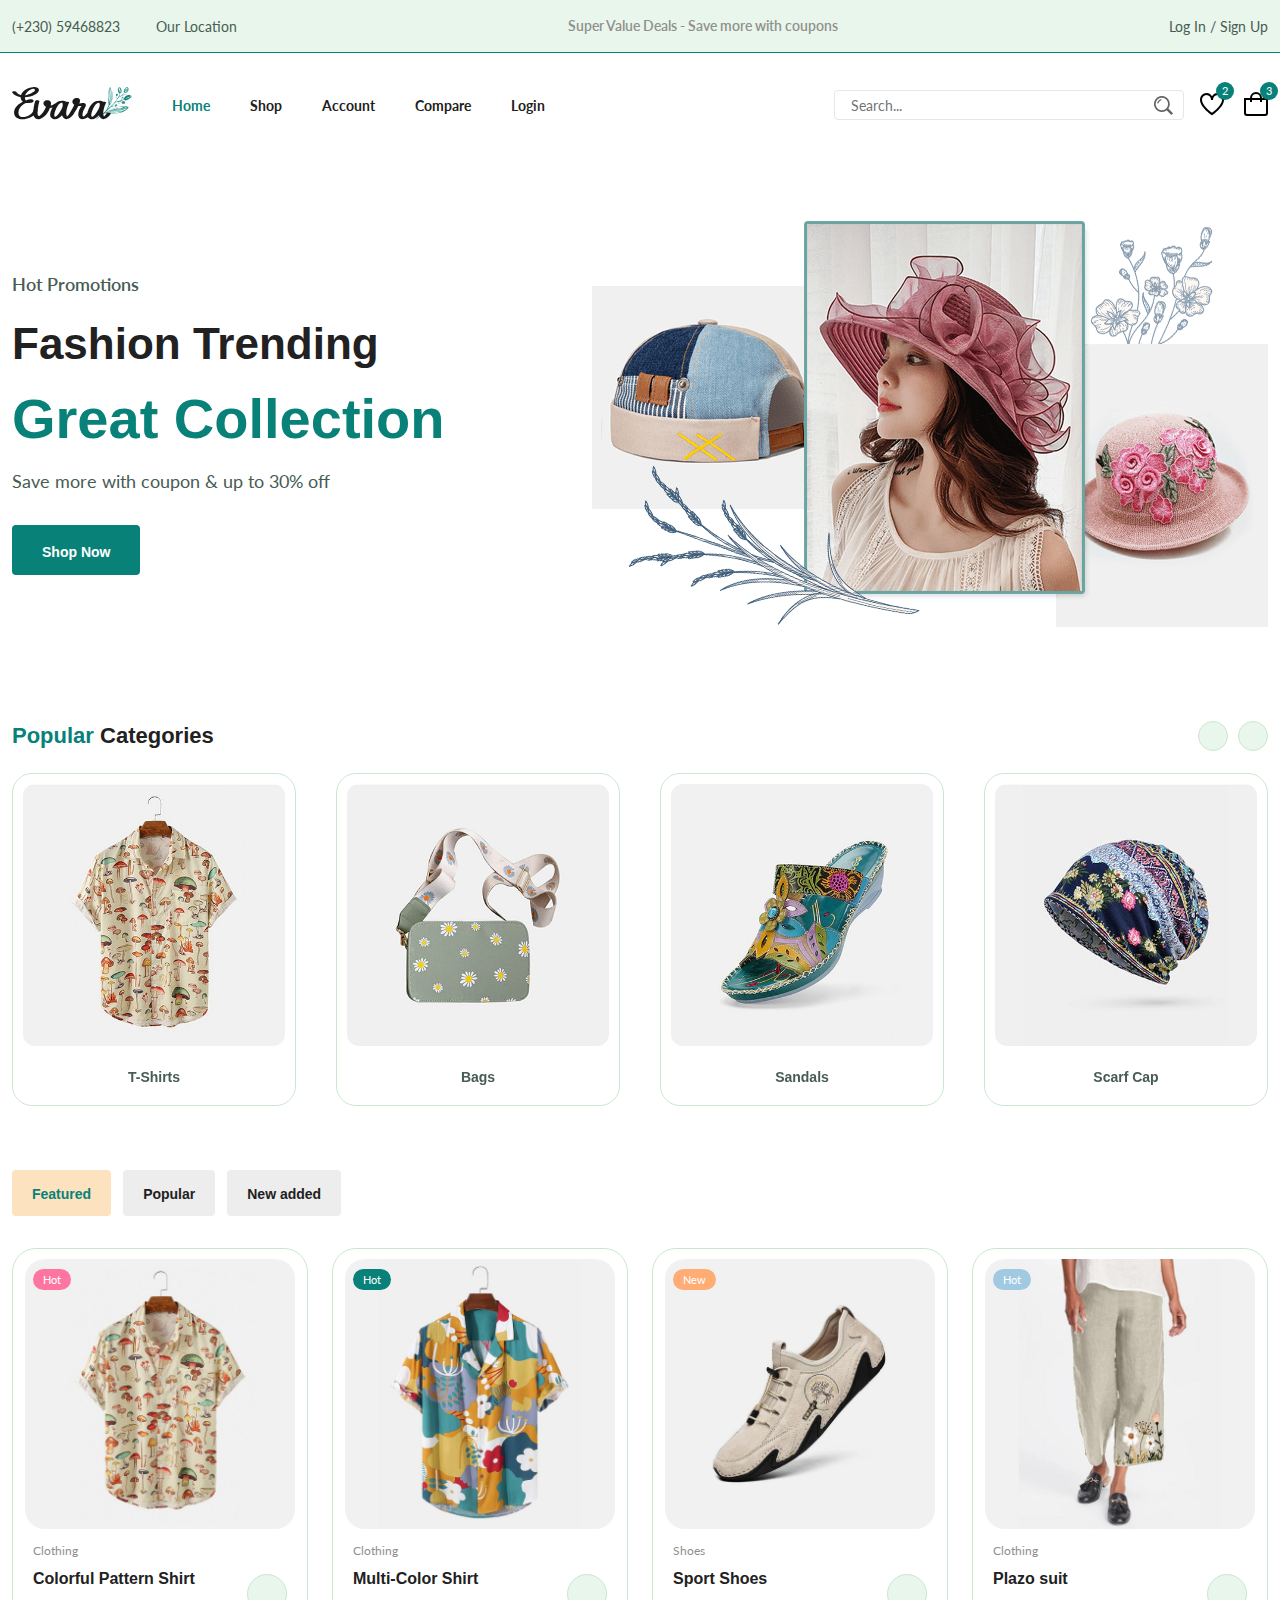
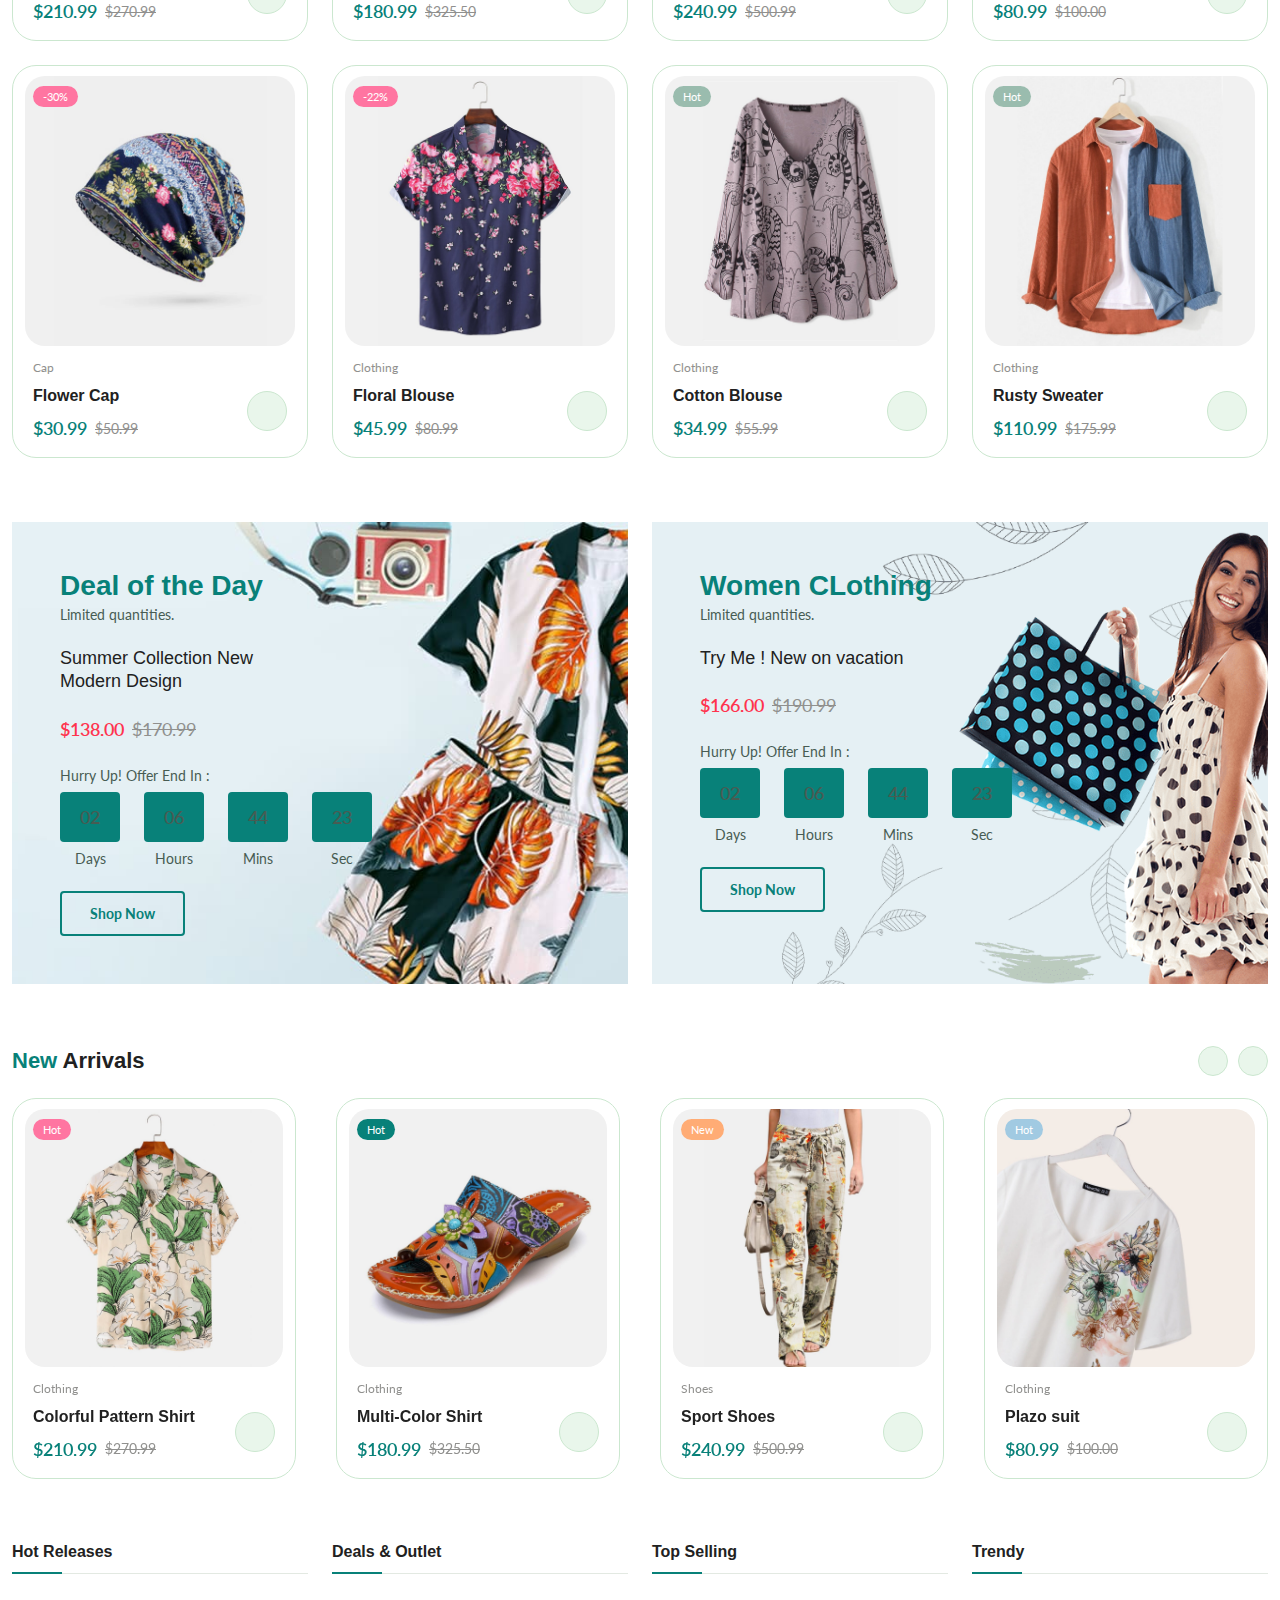
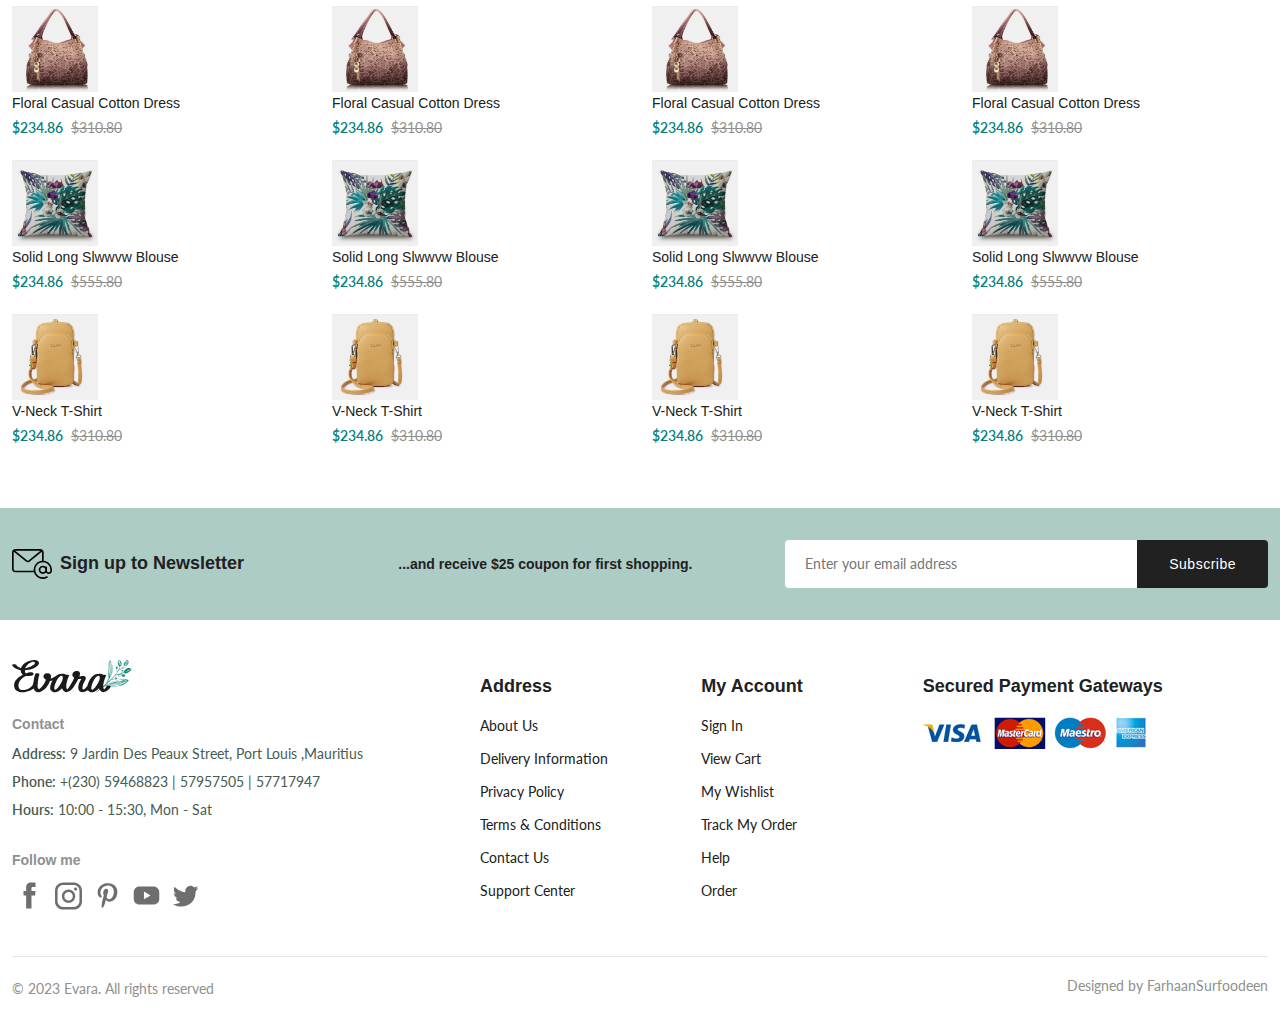
==== commit 8c1d2c41: "breadcrumb & partial shop page done" ====
--- a/index.html
+++ b/index.html
@@ -5,6 +5,9 @@
     <meta name="viewport" content="width=device-width, initial-scale=1.0">
     <title>Evara Store | 9,Jardin Despeaux Street,Port Louis </title>
 
+    <!-- add icon link -->
+    <link rel="icon" href="Assets/Img/homes.png"
+          type="image/x-icon">
     <!-- ========= FLATICON  =========== -->
     <link rel='stylesheet' href='https://cdn-uicons.flaticon.com/2.0.0/uicons-regular-rounded/css/uicons-regular-rounded.css'>
 
--- a/Assets/CSS/style.css
+++ b/Assets/CSS/style.css
@@ -863,6 +863,22 @@
     color: var(--text-color-light);
     font-size: var(--small-font-size);
 }
+
+/* ============ BREADCRUMB  ================ */
+.breadcrumb {
+    background-color: var(--container-color);
+    padding-block: 1.5rem;
+}
+
+.breadcrumb__list {
+    column-gap: .75rem;
+}
+
+.breadcrumb__link {
+    color: var(--text-color);
+    font-size: var(--small-font-size);
+}
+
 /* ============ SHOP  ================ */
 
 
